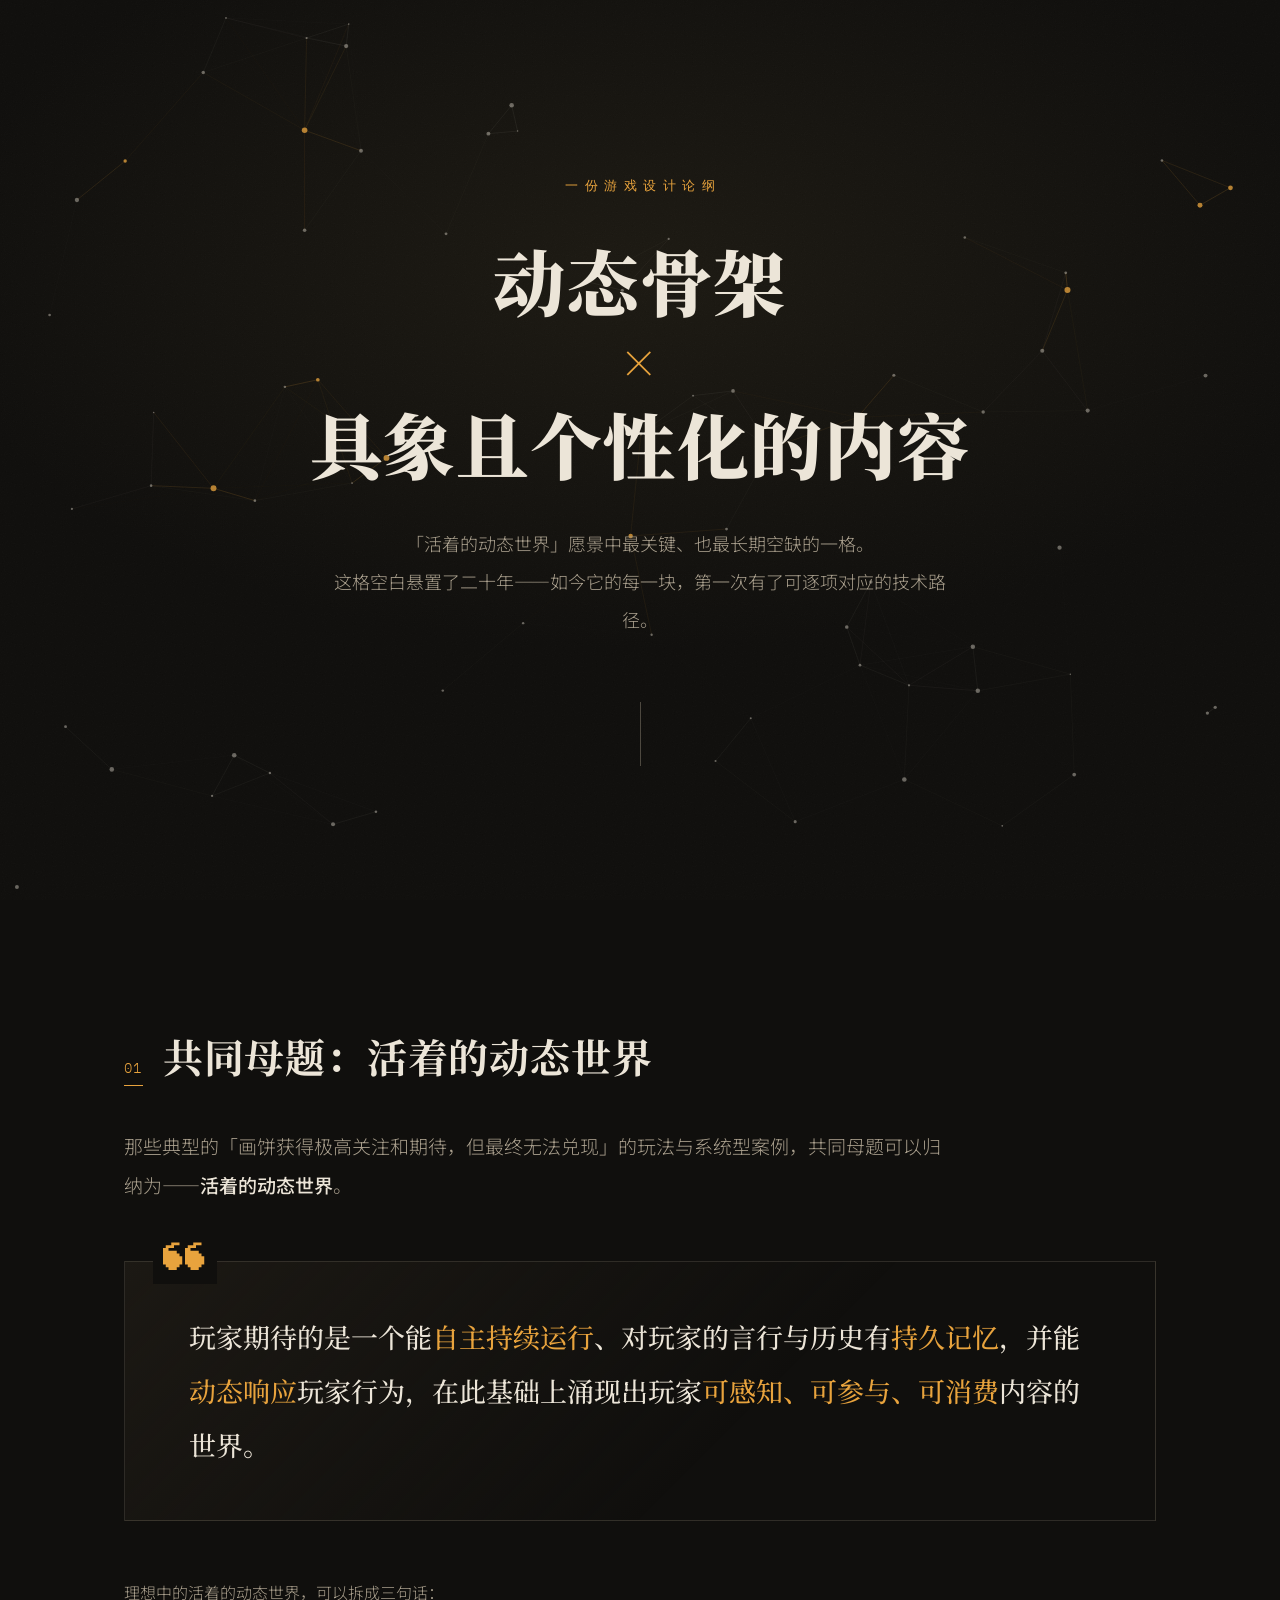
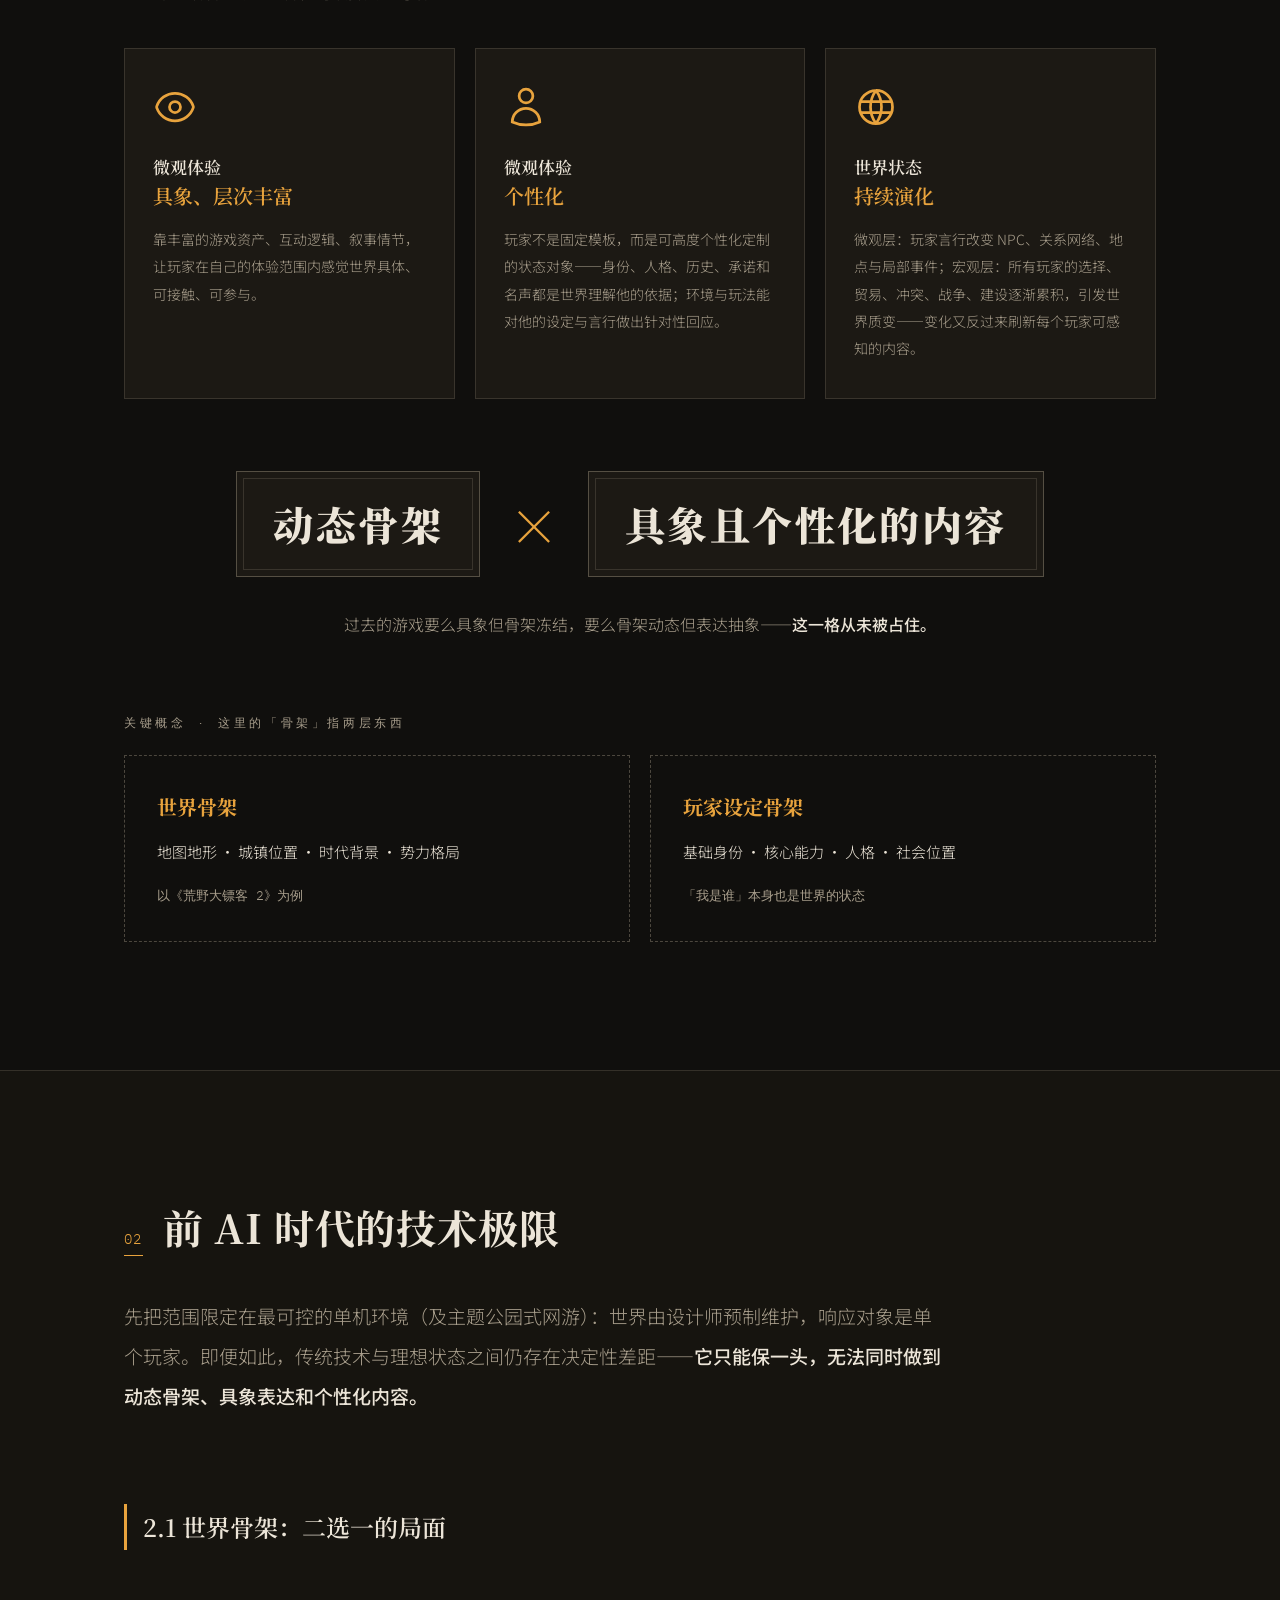
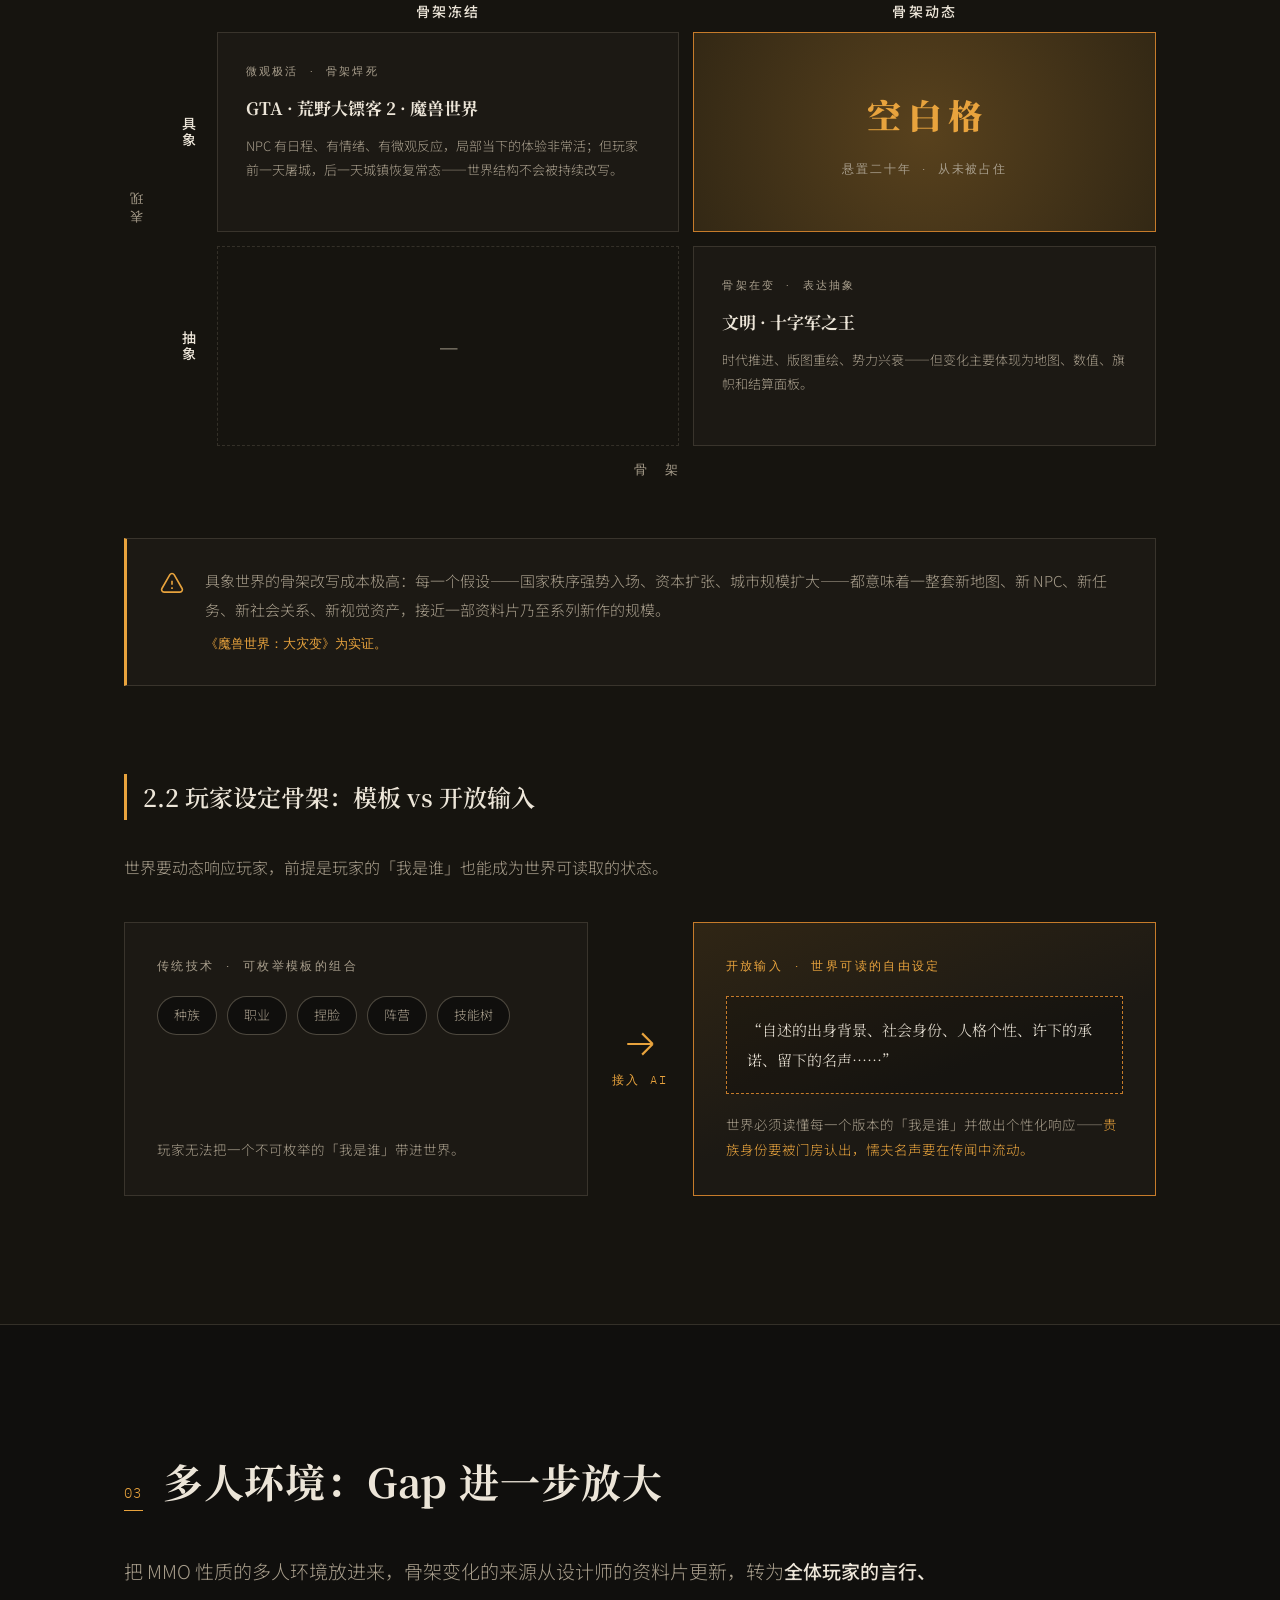
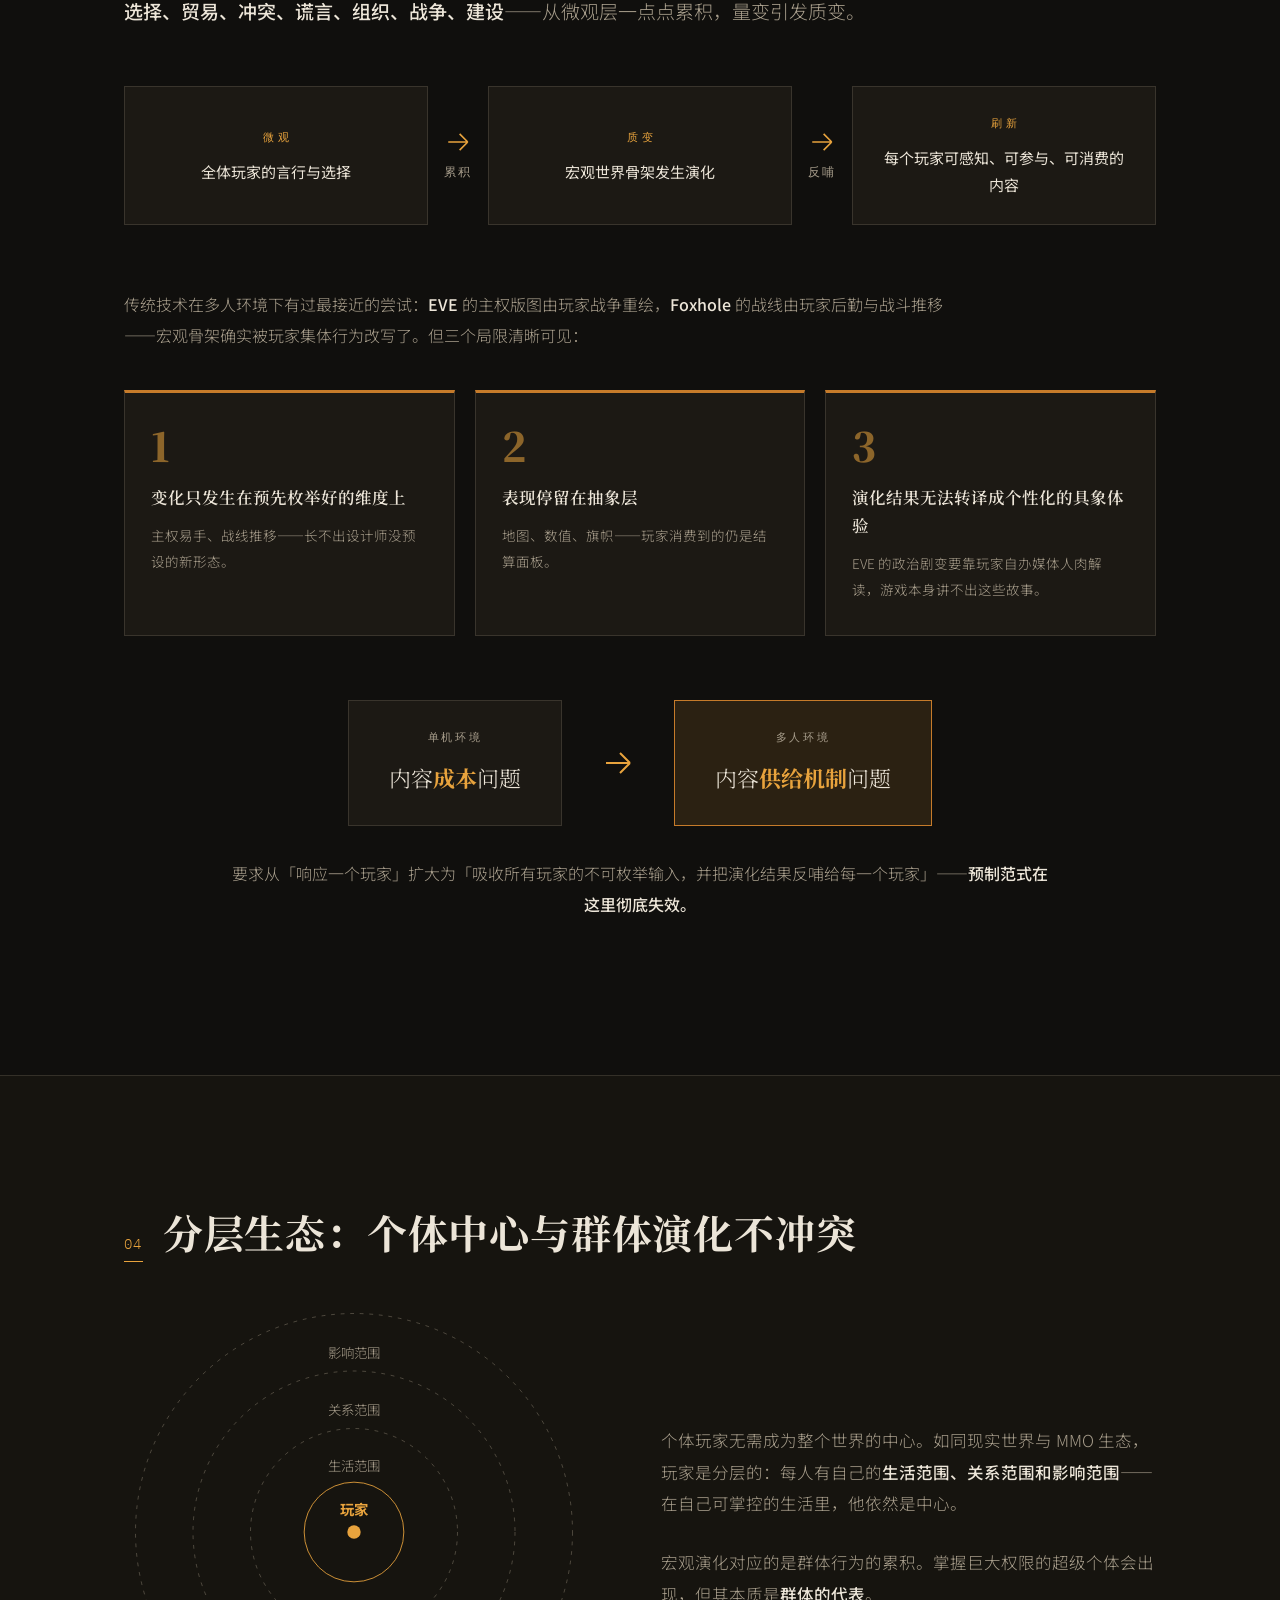
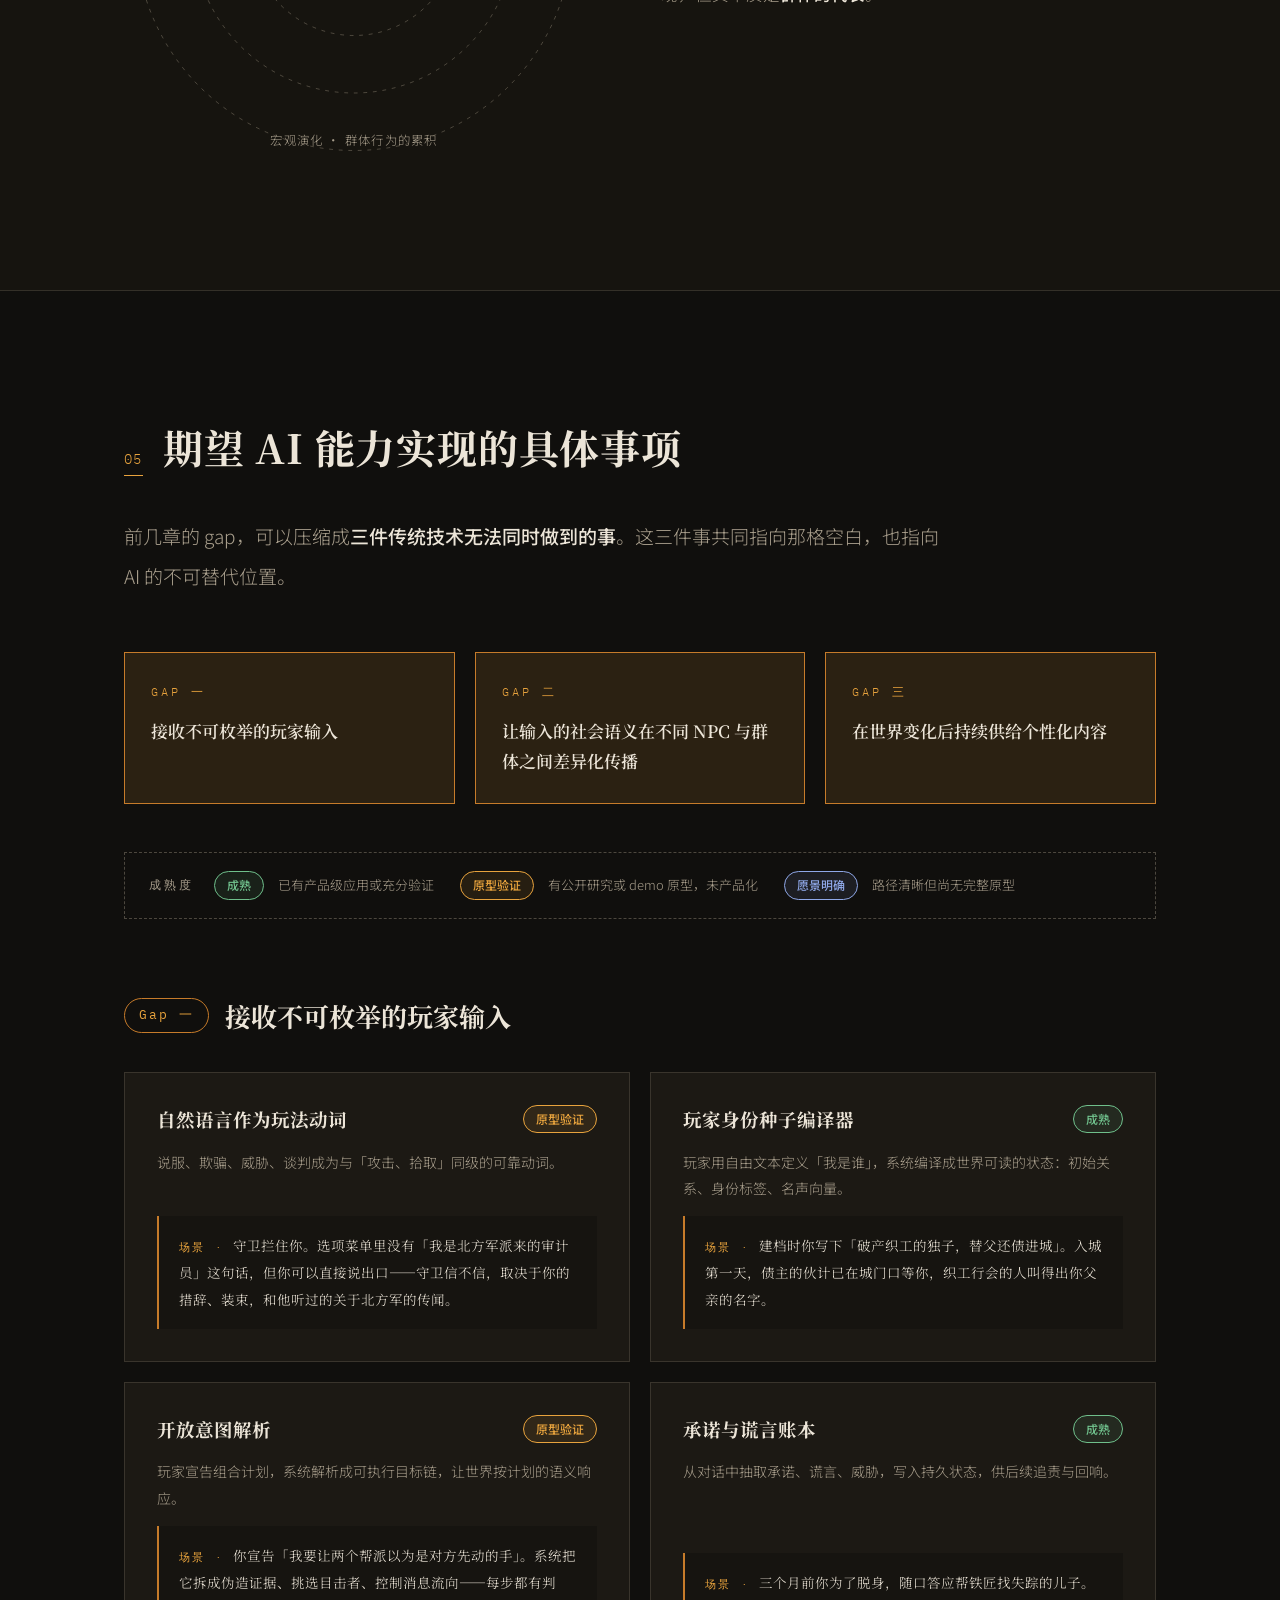
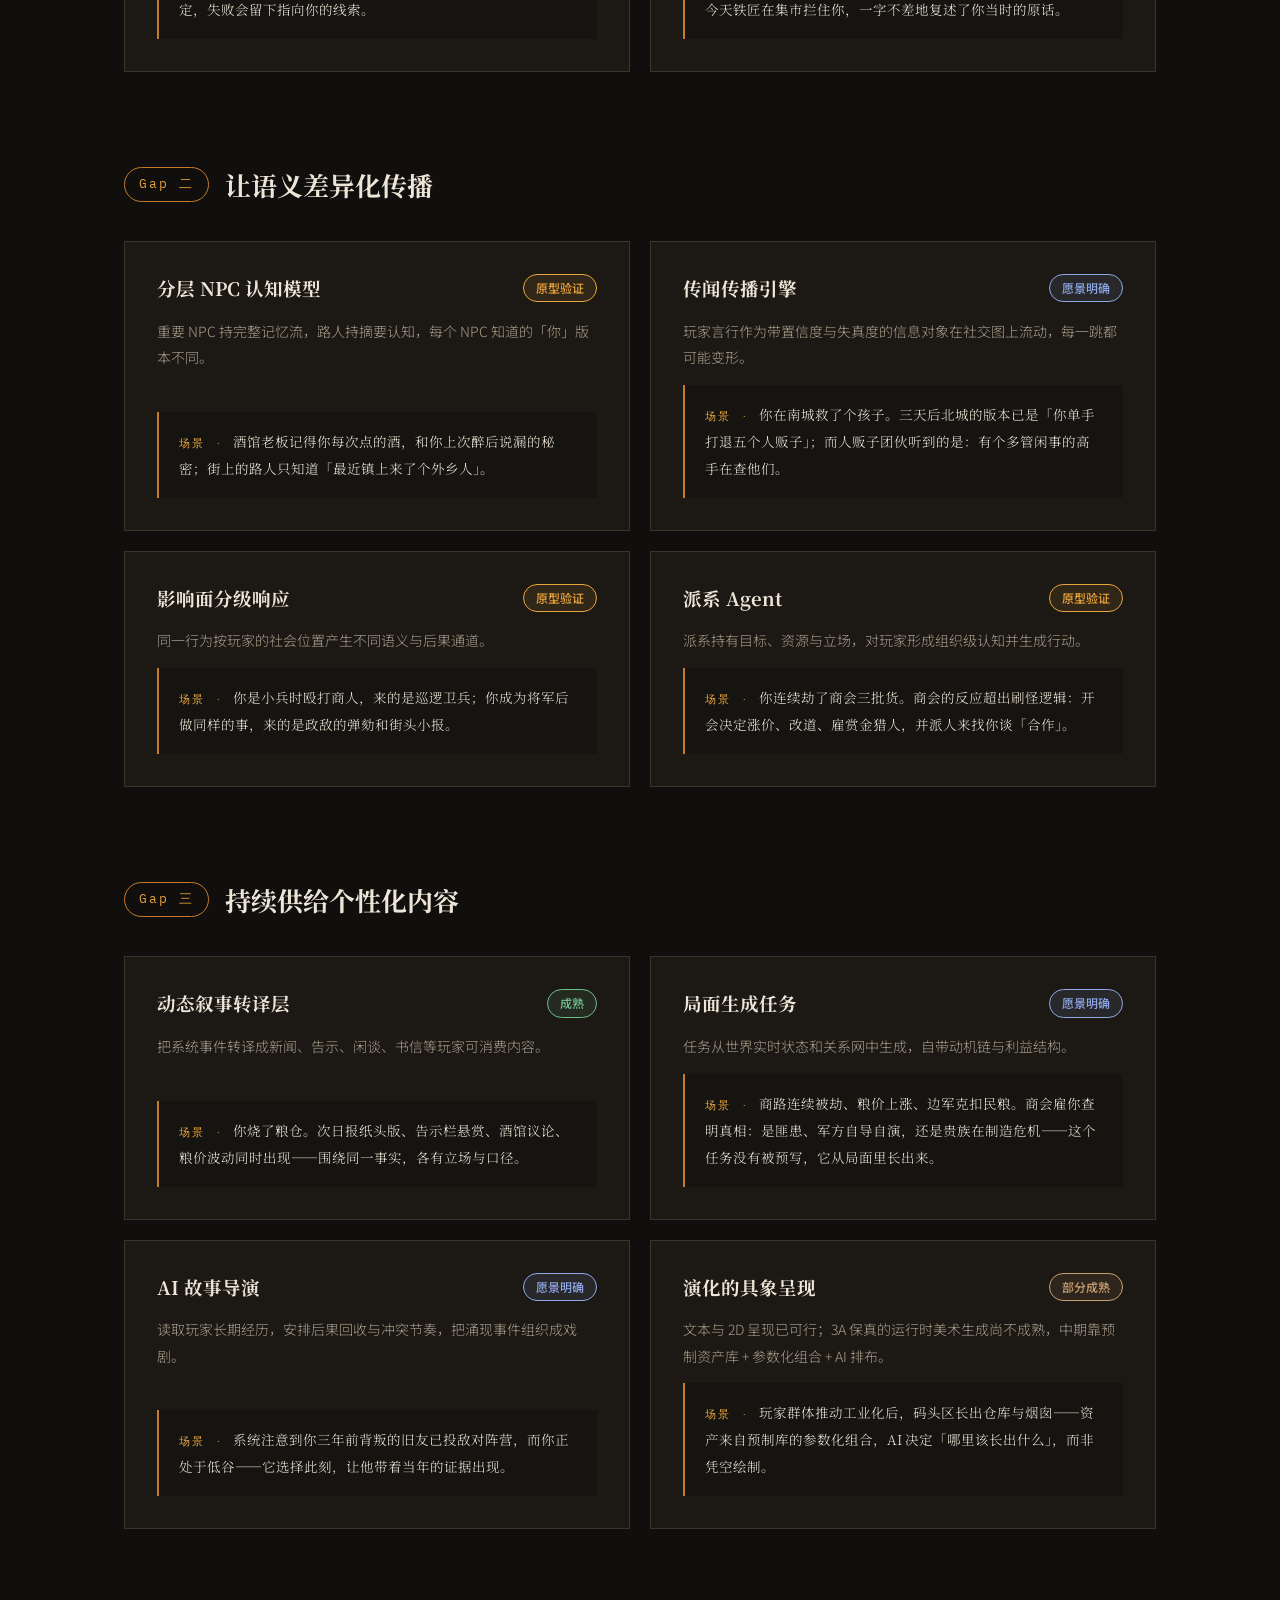
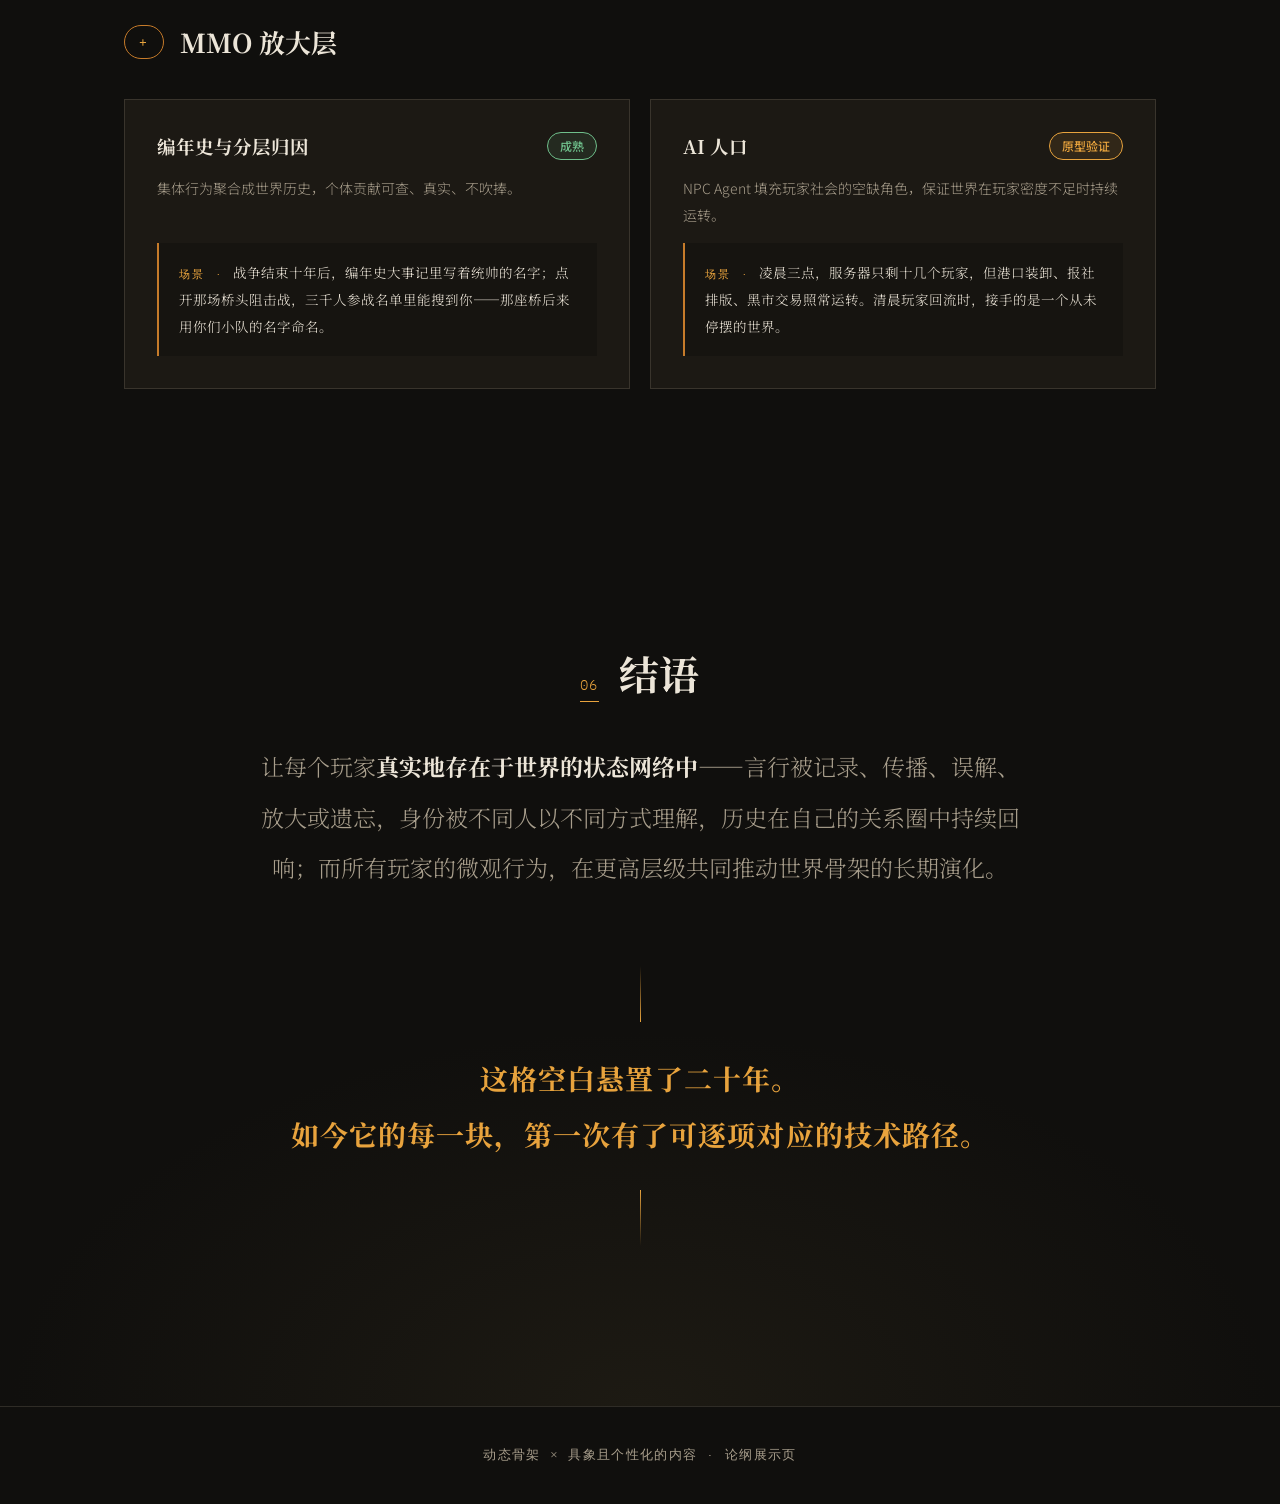
==== docs/dynamic-skeleton-thesis/index.html @ e2eccfad "修复 GitHub Pages 直链访问路径" ====
<!DOCTYPE html>
<html lang="zh-CN">
<head>
<meta charset="UTF-8">
<meta name="viewport" content="width=device-width, initial-scale=1.0">
<title>动态骨架 × 具象且个性化的内容</title>
<meta name="description" content="“活着的动态世界”愿景中最关键、也最长期空缺的一格。">
<link rel="preconnect" href="https://fonts.googleapis.com">
<link rel="preconnect" href="https://fonts.gstatic.com" crossorigin>
<link href="https://fonts.googleapis.com/css2?family=Noto+Serif+SC:wght@400;500;600;700;900&family=Noto+Sans+SC:wght@300;400;500;700&family=IBM+Plex+Mono:wght@400;500&display=swap" rel="stylesheet">
<link rel="stylesheet" href="style.css">
</head>
<body>

<div class="progress-bar" id="progressBar"></div>

<nav class="top-nav" id="topNav">
  <div class="nav-inner">
    <a href="#top" class="nav-brand">动态骨架<span class="nav-x">×</span>具象内容</a>
    <div class="nav-links">
      <a href="#sec-motif">母题</a>
      <a href="#sec-limit">技术极限</a>
      <a href="#sec-mmo">多人放大</a>
      <a href="#sec-layer">分层生态</a>
      <a href="#sec-ai">AI 路径</a>
      <a href="#sec-end">结语</a>
    </div>
  </div>
</nav>

<!-- ============ HERO ============ -->
<header class="hero" id="top">
  <canvas id="worldNet" aria-hidden="true"></canvas>
  <div class="hero-inner">
    <p class="hero-kicker reveal">一份游戏设计论纲</p>
    <h1 class="hero-title reveal">
      <span class="ht-line">动态骨架</span>
      <span class="ht-times">×</span>
      <span class="ht-line">具象且个性化的内容</span>
    </h1>
    <p class="hero-sub reveal">「活着的动态世界」愿景中最关键、也最长期空缺的一格。<br>这格空白悬置了二十年——如今它的每一块，第一次有了可逐项对应的技术路径。</p>
    <div class="hero-scroll reveal">
      <span></span>
    </div>
  </div>
</header>

<main>

<!-- ============ 1. 母题 ============ -->
<section class="section" id="sec-motif">
  <div class="container">
    <div class="sec-head reveal">
      <span class="sec-num">01</span>
      <h2>共同母题：活着的动态世界</h2>
    </div>
    <p class="sec-lede reveal">那些典型的「画饼获得极高关注和期待，但最终无法兑现」的玩法与系统型案例，共同母题可以归纳为——<strong>活着的动态世界</strong>。</p>

    <blockquote class="grand-quote reveal">
      玩家期待的是一个能<em>自主持续运行</em>、对玩家的言行与历史有<em>持久记忆</em>，并能<em>动态响应</em>玩家行为，在此基础上涌现出玩家<em>可感知、可参与、可消费</em>内容的世界。
    </blockquote>

    <p class="para reveal">理想中的活着的动态世界，可以拆成三句话：</p>

    <div class="pillars">
      <article class="pillar reveal">
        <div class="pillar-icon">
          <svg viewBox="0 0 24 24" fill="none" stroke="currentColor" stroke-width="1.5"><path d="M2.036 12.322a1.012 1.012 0 010-.639C3.423 7.51 7.36 4.5 12 4.5c4.638 0 8.573 3.007 9.963 7.178.07.207.07.431 0 .639C20.577 16.49 16.64 19.5 12 19.5c-4.638 0-8.573-3.007-9.963-7.178z"/><circle cx="12" cy="12" r="3"/></svg>
        </div>
        <h3>微观体验<span>具象、层次丰富</span></h3>
        <p>靠丰富的游戏资产、互动逻辑、叙事情节，让玩家在自己的体验范围内感觉世界具体、可接触、可参与。</p>
      </article>
      <article class="pillar reveal" data-delay="1">
        <div class="pillar-icon">
          <svg viewBox="0 0 24 24" fill="none" stroke="currentColor" stroke-width="1.5"><path d="M15.75 6a3.75 3.75 0 11-7.5 0 3.75 3.75 0 017.5 0zM4.5 20.118a7.5 7.5 0 0114.998 0A17.933 17.933 0 0112 21.75c-2.676 0-5.216-.584-7.5-1.632z"/></svg>
        </div>
        <h3>微观体验<span>个性化</span></h3>
        <p>玩家不是固定模板，而是可高度个性化定制的状态对象——身份、人格、历史、承诺和名声都是世界理解他的依据；环境与玩法能对他的设定与言行做出针对性回应。</p>
      </article>
      <article class="pillar reveal" data-delay="2">
        <div class="pillar-icon">
          <svg viewBox="0 0 24 24" fill="none" stroke="currentColor" stroke-width="1.5"><path d="M12 21a9 9 0 100-18 9 9 0 000 18z"/><path d="M3.6 9h16.8M3.6 15h16.8M12 3a15 15 0 010 18M12 3a15 15 0 000 18"/></svg>
        </div>
        <h3>世界状态<span>持续演化</span></h3>
        <p>微观层：玩家言行改变 NPC、关系网络、地点与局部事件；宏观层：所有玩家的选择、贸易、冲突、战争、建设逐渐累积，引发世界质变——变化又反过来刷新每个玩家可感知的内容。</p>
      </article>
    </div>

    <div class="formula reveal">
      <span class="formula-part">动态骨架</span>
      <span class="formula-op">×</span>
      <span class="formula-part">具象且个性化的内容</span>
    </div>
    <p class="para center reveal">过去的游戏要么具象但骨架冻结，要么骨架动态但表达抽象——<strong>这一格从未被占住。</strong></p>

    <div class="skeleton-def reveal">
      <p class="skeleton-def-label">关键概念 · 这里的「骨架」指两层东西</p>
      <div class="skeleton-cards">
        <div class="skeleton-card">
          <h4>世界骨架</h4>
          <p>地图地形 · 城镇位置 · 时代背景 · 势力格局</p>
          <span class="skeleton-eg">以《荒野大镖客 2》为例</span>
        </div>
        <div class="skeleton-card">
          <h4>玩家设定骨架</h4>
          <p>基础身份 · 核心能力 · 人格 · 社会位置</p>
          <span class="skeleton-eg">「我是谁」本身也是世界的状态</span>
        </div>
      </div>
    </div>
  </div>
</section>

<!-- ============ 2. 技术极限 ============ -->
<section class="section section-alt" id="sec-limit">
  <div class="container">
    <div class="sec-head reveal">
      <span class="sec-num">02</span>
      <h2>前 AI 时代的技术极限</h2>
    </div>
    <p class="sec-lede reveal">先把范围限定在最可控的单机环境（及主题公园式网游）：世界由设计师预制维护，响应对象是单个玩家。即便如此，传统技术与理想状态之间仍存在决定性差距——<strong>它只能保一头，无法同时做到动态骨架、具象表达和个性化内容。</strong></p>

    <h3 class="sub-head reveal">2.1 世界骨架：二选一的局面</h3>

    <div class="matrix-wrap reveal">
      <div class="matrix-axis-y">表&nbsp;现</div>
      <div class="matrix-grid-outer">
        <div class="matrix-col-labels">
          <span>骨架冻结</span>
          <span>骨架动态</span>
        </div>
        <div class="matrix-row-labels">
          <span>具象</span>
          <span>抽象</span>
        </div>
        <div class="matrix-grid">
          <div class="matrix-cell cell-filled">
            <p class="cell-pos">骨架冻结 × 表现具象</p>
            <p class="cell-tag">微观极活 · 骨架焊死</p>
            <p class="cell-games">GTA · 荒野大镖客 2 · 魔兽世界</p>
            <p class="cell-desc">NPC 有日程、有情绪、有微观反应，局部当下的体验非常活；但玩家前一天屠城，后一天城镇恢复常态——世界结构不会被持续改写。</p>
          </div>
          <div class="matrix-cell cell-blank">
            <p class="cell-pos">骨架动态 × 表现具象</p>
            <p class="cell-blank-title">空白格</p>
            <p class="cell-blank-sub">悬置二十年 · 从未被占住</p>
            <div class="cell-blank-glow" aria-hidden="true"></div>
          </div>
          <div class="matrix-cell cell-empty">
            <span>—</span>
          </div>
          <div class="matrix-cell cell-filled">
            <p class="cell-pos">骨架动态 × 表现抽象</p>
            <p class="cell-tag">骨架在变 · 表达抽象</p>
            <p class="cell-games">文明 · 十字军之王</p>
            <p class="cell-desc">时代推进、版图重绘、势力兴衰——但变化主要体现为地图、数值、旗帜和结算面板。</p>
          </div>
        </div>
      </div>
      <div class="matrix-axis-x">骨&nbsp;架</div>
    </div>

    <div class="callout reveal">
      <svg viewBox="0 0 24 24" fill="none" stroke="currentColor" stroke-width="1.5" class="callout-icon"><path d="M12 9v3.75m-9.303 3.376c-.866 1.5.217 3.374 1.948 3.374h14.71c1.73 0 2.813-1.874 1.948-3.374L13.949 3.378c-.866-1.5-3.032-1.5-3.898 0L2.697 16.126z"/><path d="M12 15.75h.007v.008H12v-.008z"/></svg>
      <p>具象世界的骨架改写成本极高：每一个假设——国家秩序强势入场、资本扩张、城市规模扩大——都意味着一整套新地图、新 NPC、新任务、新社会关系、新视觉资产，接近一部资料片乃至系列新作的规模。<span class="callout-eg">《魔兽世界：大灾变》为实证。</span></p>
    </div>

    <h3 class="sub-head reveal">2.2 玩家设定骨架：模板 vs 开放输入</h3>
    <p class="para reveal">世界要动态响应玩家，前提是玩家的「我是谁」也能成为世界可读取的状态。</p>

    <div class="identity-compare">
      <div class="idc-col idc-old reveal">
        <p class="idc-label">传统技术 · 可枚举模板的组合</p>
        <div class="idc-chips">
          <span class="chip">种族</span><span class="chip">职业</span><span class="chip">捏脸</span><span class="chip">阵营</span><span class="chip">技能树</span>
        </div>
        <p class="idc-note">玩家无法把一个不可枚举的「我是谁」带进世界。</p>
      </div>
      <div class="idc-arrow reveal" aria-hidden="true">
        <svg viewBox="0 0 24 24" fill="none" stroke="currentColor" stroke-width="1.5"><path d="M13.5 4.5L21 12m0 0l-7.5 7.5M21 12H3"/></svg>
        <span>接入 AI</span>
      </div>
      <div class="idc-col idc-new reveal" data-delay="1">
        <p class="idc-label">开放输入 · 世界可读的自由设定</p>
        <div class="idc-freeform">
          <p>“自述的出身背景、社会身份、人格个性、许下的承诺、留下的名声……”</p>
        </div>
        <p class="idc-note">世界必须读懂每一个版本的「我是谁」并做出个性化响应——<em>贵族身份要被门房认出，懦夫名声要在传闻中流动。</em></p>
      </div>
    </div>
  </div>
</section>

<!-- ============ 3. 多人环境 ============ -->
<section class="section" id="sec-mmo">
  <div class="container">
    <div class="sec-head reveal">
      <span class="sec-num">03</span>
      <h2>多人环境：Gap 进一步放大</h2>
    </div>
    <p class="sec-lede reveal">把 MMO 性质的多人环境放进来，骨架变化的来源从设计师的资料片更新，转为<strong>全体玩家的言行、选择、贸易、冲突、谎言、组织、战争、建设</strong>——从微观层一点点累积，量变引发质变。</p>

    <div class="loop-diagram reveal" aria-label="演化循环：微观言行累积到宏观骨架演化，再反哺个体体验">
      <div class="loop-node">
        <span class="loop-step">微观</span>
        <p>全体玩家的言行与选择</p>
      </div>
      <div class="loop-arrow"><svg viewBox="0 0 24 24" fill="none" stroke="currentColor" stroke-width="1.5"><path d="M13.5 4.5L21 12m0 0l-7.5 7.5M21 12H3"/></svg><span>累积</span></div>
      <div class="loop-node">
        <span class="loop-step">质变</span>
        <p>宏观世界骨架发生演化</p>
      </div>
      <div class="loop-arrow"><svg viewBox="0 0 24 24" fill="none" stroke="currentColor" stroke-width="1.5"><path d="M13.5 4.5L21 12m0 0l-7.5 7.5M21 12H3"/></svg><span>反哺</span></div>
      <div class="loop-node">
        <span class="loop-step">刷新</span>
        <p>每个玩家可感知、可参与、可消费的内容</p>
      </div>
    </div>

    <p class="para reveal">传统技术在多人环境下有过最接近的尝试：<strong>EVE</strong> 的主权版图由玩家战争重绘，<strong>Foxhole</strong> 的战线由玩家后勤与战斗推移——宏观骨架确实被玩家集体行为改写了。但三个局限清晰可见：</p>

    <div class="limits">
      <div class="limit-card reveal">
        <span class="limit-num">1</span>
        <h4>变化只发生在预先枚举好的维度上</h4>
        <p>主权易手、战线推移——长不出设计师没预设的新形态。</p>
      </div>
      <div class="limit-card reveal" data-delay="1">
        <span class="limit-num">2</span>
        <h4>表现停留在抽象层</h4>
        <p>地图、数值、旗帜——玩家消费到的仍是结算面板。</p>
      </div>
      <div class="limit-card reveal" data-delay="2">
        <span class="limit-num">3</span>
        <h4>演化结果无法转译成个性化的具象体验</h4>
        <p>EVE 的政治剧变要靠玩家自办媒体人肉解读，游戏本身讲不出这些故事。</p>
      </div>
    </div>

    <div class="gap-upgrade reveal">
      <div class="gu-item gu-from">
        <span class="gu-tag">单机环境</span>
        <p>内容<strong>成本</strong>问题</p>
      </div>
      <svg class="gu-arrow" viewBox="0 0 24 24" fill="none" stroke="currentColor" stroke-width="1.5"><path d="M13.5 4.5L21 12m0 0l-7.5 7.5M21 12H3"/></svg>
      <div class="gu-item gu-to">
        <span class="gu-tag">多人环境</span>
        <p>内容<strong>供给机制</strong>问题</p>
      </div>
    </div>
    <p class="para center reveal">要求从「响应一个玩家」扩大为「吸收所有玩家的不可枚举输入，并把演化结果反哺给每一个玩家」——<strong>预制范式在这里彻底失效。</strong></p>
  </div>
</section>

<!-- ============ 4. 分层生态 ============ -->
<section class="section section-alt" id="sec-layer">
  <div class="container">
    <div class="sec-head reveal">
      <span class="sec-num">04</span>
      <h2>分层生态：个体中心与群体演化不冲突</h2>
    </div>

    <div class="layer-flex">
      <div class="layer-viz reveal" aria-hidden="true">
        <svg viewBox="0 0 480 480">
          <circle cx="240" cy="240" r="228" class="ring ring-4"/>
          <circle cx="240" cy="240" r="168" class="ring ring-3"/>
          <circle cx="240" cy="240" r="108" class="ring ring-2"/>
          <circle cx="240" cy="240" r="52" class="ring ring-1"/>
          <circle cx="240" cy="240" r="7" class="ring-core"/>
          <text x="240" y="222" class="ring-label ring-label-core">玩家</text>
          <text x="240" y="176" class="ring-label">生活范围</text>
          <text x="240" y="118" class="ring-label">关系范围</text>
          <text x="240" y="58" class="ring-label">影响范围</text>
          <text x="240" y="462" class="ring-label ring-label-outer">宏观演化 · 群体行为的累积</text>
        </svg>
      </div>
      <div class="layer-text">
        <p class="para reveal">个体玩家无需成为整个世界的中心。如同现实世界与 MMO 生态，玩家是分层的：每人有自己的<strong>生活范围、关系范围和影响范围</strong>——在自己可掌控的生活里，他依然是中心。</p>
        <p class="para reveal">宏观演化对应的是群体行为的累积。掌握巨大权限的超级个体会出现，但其本质是<strong>群体的代表</strong>。</p>
      </div>
    </div>
  </div>
</section>

<!-- ============ 5. AI 路径 ============ -->
<section class="section" id="sec-ai">
  <div class="container">
    <div class="sec-head reveal">
      <span class="sec-num">05</span>
      <h2>期望 AI 能力实现的具体事项</h2>
    </div>
    <p class="sec-lede reveal">前几章的 gap，可以压缩成<strong>三件传统技术无法同时做到的事</strong>。这三件事共同指向那格空白，也指向 AI 的不可替代位置。</p>

    <div class="gap-three reveal">
      <div class="gt-item"><span>Gap 一</span><p>接收不可枚举的玩家输入</p></div>
      <div class="gt-item"><span>Gap 二</span><p>让输入的社会语义在不同 NPC 与群体之间差异化传播</p></div>
      <div class="gt-item"><span>Gap 三</span><p>在世界变化后持续供给个性化内容</p></div>
    </div>

    <div class="maturity-legend reveal">
      <span class="legend-title">成熟度</span>
      <span class="badge badge-mature">成熟</span><em>已有产品级应用或充分验证</em>
      <span class="badge badge-proto">原型验证</span><em>有公开研究或 demo 原型，未产品化</em>
      <span class="badge badge-vision">愿景明确</span><em>路径清晰但尚无完整原型</em>
    </div>

    <!-- Gap 1 -->
    <div class="gap-group">
      <h3 class="gap-head reveal"><span>Gap 一</span>接收不可枚举的玩家输入</h3>
      <div class="feature-grid">
        <article class="feature reveal">
          <header><h4>自然语言作为玩法动词</h4><span class="badge badge-proto">原型验证</span></header>
          <p>说服、欺骗、威胁、谈判成为与「攻击、拾取」同级的可靠动词。</p>
          <blockquote>守卫拦住你。选项菜单里没有「我是北方军派来的审计员」这句话，但你可以直接说出口——守卫信不信，取决于你的措辞、装束，和他听过的关于北方军的传闻。</blockquote>
        </article>
        <article class="feature reveal" data-delay="1">
          <header><h4>玩家身份种子编译器</h4><span class="badge badge-mature">成熟</span></header>
          <p>玩家用自由文本定义「我是谁」，系统编译成世界可读的状态：初始关系、身份标签、名声向量。</p>
          <blockquote>建档时你写下「破产织工的独子，替父还债进城」。入城第一天，债主的伙计已在城门口等你，织工行会的人叫得出你父亲的名字。</blockquote>
        </article>
        <article class="feature reveal">
          <header><h4>开放意图解析</h4><span class="badge badge-proto">原型验证</span></header>
          <p>玩家宣告组合计划，系统解析成可执行目标链，让世界按计划的语义响应。</p>
          <blockquote>你宣告「我要让两个帮派以为是对方先动的手」。系统把它拆成伪造证据、挑选目击者、控制消息流向——每步都有判定，失败会留下指向你的线索。</blockquote>
        </article>
        <article class="feature reveal" data-delay="1">
          <header><h4>承诺与谎言账本</h4><span class="badge badge-mature">成熟</span></header>
          <p>从对话中抽取承诺、谎言、威胁，写入持久状态，供后续追责与回响。</p>
          <blockquote>三个月前你为了脱身，随口答应帮铁匠找失踪的儿子。今天铁匠在集市拦住你，一字不差地复述了你当时的原话。</blockquote>
        </article>
      </div>
    </div>

    <!-- Gap 2 -->
    <div class="gap-group">
      <h3 class="gap-head reveal"><span>Gap 二</span>让语义差异化传播</h3>
      <div class="feature-grid">
        <article class="feature reveal">
          <header><h4>分层 NPC 认知模型</h4><span class="badge badge-proto">原型验证</span></header>
          <p>重要 NPC 持完整记忆流，路人持摘要认知，每个 NPC 知道的「你」版本不同。</p>
          <blockquote>酒馆老板记得你每次点的酒，和你上次醉后说漏的秘密；街上的路人只知道「最近镇上来了个外乡人」。</blockquote>
        </article>
        <article class="feature reveal" data-delay="1">
          <header><h4>传闻传播引擎</h4><span class="badge badge-vision">愿景明确</span></header>
          <p>玩家言行作为带置信度与失真度的信息对象在社交图上流动，每一跳都可能变形。</p>
          <blockquote>你在南城救了个孩子。三天后北城的版本已是「你单手打退五个人贩子」；而人贩子团伙听到的是：有个多管闲事的高手在查他们。</blockquote>
        </article>
        <article class="feature reveal">
          <header><h4>影响面分级响应</h4><span class="badge badge-proto">原型验证</span></header>
          <p>同一行为按玩家的社会位置产生不同语义与后果通道。</p>
          <blockquote>你是小兵时殴打商人，来的是巡逻卫兵；你成为将军后做同样的事，来的是政敌的弹劾和街头小报。</blockquote>
        </article>
        <article class="feature reveal" data-delay="1">
          <header><h4>派系 Agent</h4><span class="badge badge-proto">原型验证</span></header>
          <p>派系持有目标、资源与立场，对玩家形成组织级认知并生成行动。</p>
          <blockquote>你连续劫了商会三批货。商会的反应超出刷怪逻辑：开会决定涨价、改道、雇赏金猎人，并派人来找你谈「合作」。</blockquote>
        </article>
      </div>
    </div>

    <!-- Gap 3 -->
    <div class="gap-group">
      <h3 class="gap-head reveal"><span>Gap 三</span>持续供给个性化内容</h3>
      <div class="feature-grid">
        <article class="feature reveal">
          <header><h4>动态叙事转译层</h4><span class="badge badge-mature">成熟</span></header>
          <p>把系统事件转译成新闻、告示、闲谈、书信等玩家可消费内容。</p>
          <blockquote>你烧了粮仓。次日报纸头版、告示栏悬赏、酒馆议论、粮价波动同时出现——围绕同一事实，各有立场与口径。</blockquote>
        </article>
        <article class="feature reveal" data-delay="1">
          <header><h4>局面生成任务</h4><span class="badge badge-vision">愿景明确</span></header>
          <p>任务从世界实时状态和关系网中生成，自带动机链与利益结构。</p>
          <blockquote>商路连续被劫、粮价上涨、边军克扣民粮。商会雇你查明真相：是匪患、军方自导自演，还是贵族在制造危机——这个任务没有被预写，它从局面里长出来。</blockquote>
        </article>
        <article class="feature reveal">
          <header><h4>AI 故事导演</h4><span class="badge badge-vision">愿景明确</span></header>
          <p>读取玩家长期经历，安排后果回收与冲突节奏，把涌现事件组织成戏剧。</p>
          <blockquote>系统注意到你三年前背叛的旧友已投敌对阵营，而你正处于低谷——它选择此刻，让他带着当年的证据出现。</blockquote>
        </article>
        <article class="feature reveal" data-delay="1">
          <header><h4>演化的具象呈现</h4><span class="badge badge-partial">部分成熟</span></header>
          <p>文本与 2D 呈现已可行；3A 保真的运行时美术生成尚不成熟，中期靠预制资产库 + 参数化组合 + AI 排布。</p>
          <blockquote>玩家群体推动工业化后，码头区长出仓库与烟囱——资产来自预制库的参数化组合，AI 决定「哪里该长出什么」，而非凭空绘制。</blockquote>
        </article>
      </div>
    </div>

    <!-- MMO 放大层 -->
    <div class="gap-group">
      <h3 class="gap-head reveal"><span>+</span>MMO 放大层</h3>
      <div class="feature-grid">
        <article class="feature reveal">
          <header><h4>编年史与分层归因</h4><span class="badge badge-mature">成熟</span></header>
          <p>集体行为聚合成世界历史，个体贡献可查、真实、不吹捧。</p>
          <blockquote>战争结束十年后，编年史大事记里写着统帅的名字；点开那场桥头阻击战，三千人参战名单里能搜到你——那座桥后来用你们小队的名字命名。</blockquote>
        </article>
        <article class="feature reveal" data-delay="1">
          <header><h4>AI 人口</h4><span class="badge badge-proto">原型验证</span></header>
          <p>NPC Agent 填充玩家社会的空缺角色，保证世界在玩家密度不足时持续运转。</p>
          <blockquote>凌晨三点，服务器只剩十几个玩家，但港口装卸、报社排版、黑市交易照常运转。清晨玩家回流时，接手的是一个从未停摆的世界。</blockquote>
        </article>
      </div>
    </div>
  </div>
</section>

<!-- ============ 6. 结语 ============ -->
<section class="section section-end" id="sec-end">
  <div class="container">
    <div class="sec-head reveal">
      <span class="sec-num">06</span>
      <h2>结语</h2>
    </div>
    <p class="end-text reveal">让每个玩家<strong>真实地存在于世界的状态网络中</strong>——言行被记录、传播、误解、放大或遗忘，身份被不同人以不同方式理解，历史在自己的关系圈中持续回响；而所有玩家的微观行为，在更高层级共同推动世界骨架的长期演化。</p>
    <div class="end-mark reveal">
      <span class="end-line"></span>
      <p>这格空白悬置了二十年。<br>如今它的每一块，第一次有了可逐项对应的技术路径。</p>
      <span class="end-line"></span>
    </div>
  </div>
</section>

</main>

<footer class="site-footer">
  <p>动态骨架 × 具象且个性化的内容 · 论纲展示页</p>
</footer>

<script src="script.js"></script>
</body>
</html>
---- docs/dynamic-skeleton-thesis/style.css ----
/* ============================================================
   动态骨架 × 具象且个性化的内容 — 论纲展示页
   Aesthetic: dark editorial · ink & ember（墨与烬）
   ============================================================ */

:root {
  --bg: #100f0d;
  --bg-alt: #16140f;
  --surface: #1c1914;
  --surface-2: #241f17;
  --line: rgba(232, 217, 190, 0.14);
  --line-strong: rgba(232, 217, 190, 0.28);
  --text: #ece5d8;
  --text-muted: #a89e8c;
  --accent: #e8a33d;
  --accent-soft: rgba(232, 163, 61, 0.12);
  --accent-deep: #c67b2a;
  --mature: #6fbf8b;
  --proto: #e8a33d;
  --vision: #8fa8e8;
  --partial: #c9a06f;
  --serif: "Noto Serif SC", "Songti SC", serif;
  --sans: "Noto Sans SC", "PingFang SC", sans-serif;
  --mono: "IBM Plex Mono", monospace;
  --maxw: 1080px;
}

* { margin: 0; padding: 0; box-sizing: border-box; }

html { scroll-behavior: smooth; scroll-padding-top: 84px; }

body {
  background: var(--bg);
  color: var(--text);
  font-family: var(--sans);
  font-weight: 300;
  line-height: 1.9;
  -webkit-font-smoothing: antialiased;
  overflow-x: hidden;
}

/* 纸纹噪点 */
body::before {
  content: "";
  position: fixed;
  inset: 0;
  pointer-events: none;
  z-index: 1;
  opacity: 0.5;
  background-image: url("data:image/svg+xml,%3Csvg xmlns='http://www.w3.org/2000/svg' width='160' height='160'%3E%3Cfilter id='n'%3E%3CfeTurbulence type='fractalNoise' baseFrequency='0.9' numOctaves='2'/%3E%3CfeColorMatrix type='saturate' values='0'/%3E%3CfeComponentTransfer%3E%3CfeFuncA type='linear' slope='0.05'/%3E%3C/feComponentTransfer%3E%3C/filter%3E%3Crect width='160' height='160' filter='url(%23n)'/%3E%3C/svg%3E");
}

::selection { background: var(--accent); color: #1a1408; }

/* ---------- 进度条 ---------- */
.progress-bar {
  position: fixed;
  top: 0; left: 0;
  height: 2px;
  width: 0;
  background: linear-gradient(90deg, var(--accent-deep), var(--accent));
  z-index: 100;
}

/* ---------- 导航 ---------- */
.top-nav {
  position: fixed;
  top: 0; left: 0; right: 0;
  z-index: 90;
  background: rgba(16, 15, 13, 0.82);
  backdrop-filter: blur(12px);
  -webkit-backdrop-filter: blur(12px);
  border-bottom: 1px solid transparent;
  transform: translateY(-100%);
  transition: transform 0.4s cubic-bezier(0.22, 1, 0.36, 1), border-color 0.3s;
}
.top-nav.visible { transform: translateY(0); border-bottom-color: var(--line); }

.nav-inner {
  max-width: var(--maxw);
  margin: 0 auto;
  padding: 0 24px;
  height: 60px;
  display: flex;
  align-items: center;
  justify-content: space-between;
  gap: 24px;
}
.nav-brand {
  font-family: var(--serif);
  font-weight: 700;
  font-size: 15px;
  color: var(--text);
  text-decoration: none;
  letter-spacing: 0.04em;
  white-space: nowrap;
}
.nav-x { color: var(--accent); margin: 0 4px; }
.nav-links { display: flex; gap: 4px; overflow-x: auto; }
.nav-links a {
  color: var(--text-muted);
  text-decoration: none;
  font-size: 13px;
  padding: 6px 12px;
  border-radius: 999px;
  white-space: nowrap;
  transition: color 0.2s, background 0.2s;
  cursor: pointer;
}
.nav-links a:hover { color: var(--text); background: var(--accent-soft); }
.nav-links a.active { color: var(--accent); background: var(--accent-soft); }

/* ---------- Hero ---------- */
.hero {
  position: relative;
  min-height: 100vh;
  display: flex;
  align-items: center;
  justify-content: center;
  text-align: center;
  overflow: hidden;
  background: radial-gradient(ellipse 80% 60% at 50% 30%, #1d1a13 0%, var(--bg) 70%);
}
#worldNet {
  position: absolute;
  inset: 0;
  width: 100%;
  height: 100%;
  opacity: 0.9;
}
.hero-inner {
  position: relative;
  z-index: 2;
  padding: 120px 24px 80px;
  max-width: 900px;
}
.hero-kicker {
  font-family: var(--mono);
  font-size: 13px;
  letter-spacing: 0.5em;
  text-indent: 0.5em;
  color: var(--accent);
  margin-bottom: 36px;
  text-transform: uppercase;
}
.hero-title {
  font-family: var(--serif);
  font-weight: 900;
  font-size: clamp(34px, 6.4vw, 72px);
  line-height: 1.28;
  letter-spacing: 0.02em;
  margin-bottom: 36px;
}
.ht-line { display: block; }
.ht-times {
  display: block;
  color: var(--accent);
  font-weight: 400;
  font-size: 0.55em;
  margin: 0.25em 0;
}
.hero-sub {
  font-size: clamp(15px, 1.8vw, 18px);
  color: var(--text-muted);
  line-height: 2.1;
  max-width: 620px;
  margin: 0 auto 64px;
}
.hero-scroll {
  width: 1px;
  height: 64px;
  margin: 0 auto;
  background: var(--line-strong);
  position: relative;
  overflow: hidden;
}
.hero-scroll span {
  position: absolute;
  top: -40%;
  left: 0;
  width: 100%;
  height: 40%;
  background: var(--accent);
  animation: scrollHint 2.2s cubic-bezier(0.65, 0, 0.35, 1) infinite;
}
@keyframes scrollHint {
  0% { top: -40%; }
  70%, 100% { top: 110%; }
}

/* ---------- Section 骨架 ---------- */
.section { padding: 128px 0; position: relative; z-index: 2; }
.section-alt {
  background: var(--bg-alt);
  border-top: 1px solid var(--line);
  border-bottom: 1px solid var(--line);
}
.container { max-width: var(--maxw); margin: 0 auto; padding: 0 24px; }

.sec-head {
  display: flex;
  align-items: baseline;
  gap: 20px;
  margin-bottom: 40px;
}
.sec-num {
  font-family: var(--mono);
  font-size: 14px;
  color: var(--accent);
  letter-spacing: 0.1em;
  flex-shrink: 0;
  position: relative;
  padding-bottom: 4px;
}
.sec-num::after {
  content: "";
  position: absolute;
  left: 0; bottom: 0;
  width: 100%;
  height: 1px;
  background: var(--accent);
}
.sec-head h2 {
  font-family: var(--serif);
  font-weight: 700;
  font-size: clamp(26px, 3.6vw, 40px);
  letter-spacing: 0.02em;
  line-height: 1.4;
}
.sec-lede {
  font-size: clamp(16px, 1.9vw, 19px);
  line-height: 2.1;
  color: var(--text-muted);
  max-width: 820px;
  margin-bottom: 56px;
}
.sec-lede strong, .para strong { color: var(--text); font-weight: 500; }
.sub-head {
  font-family: var(--serif);
  font-weight: 600;
  font-size: clamp(19px, 2.4vw, 24px);
  margin: 88px 0 32px;
  padding-left: 16px;
  border-left: 3px solid var(--accent);
}
.para {
  max-width: 820px;
  margin-bottom: 28px;
  color: var(--text-muted);
  font-size: 16px;
}
.para.center { text-align: center; margin-left: auto; margin-right: auto; margin-top: 32px; }

/* ---------- 大引文 ---------- */
.grand-quote {
  font-family: var(--serif);
  font-size: clamp(19px, 2.6vw, 27px);
  font-weight: 500;
  line-height: 2;
  padding: 48px clamp(24px, 5vw, 64px);
  margin: 0 0 56px;
  border: 1px solid var(--line);
  background: linear-gradient(135deg, var(--surface) 0%, transparent 60%);
  position: relative;
}
.grand-quote::before {
  content: "❝";
  position: absolute;
  top: -22px;
  left: 28px;
  font-size: 44px;
  color: var(--accent);
  background: var(--bg);
  padding: 0 10px;
  line-height: 1;
}
.grand-quote em {
  font-style: normal;
  color: var(--accent);
}

/* ---------- 三支柱 ---------- */
.pillars {
  display: grid;
  grid-template-columns: repeat(3, 1fr);
  gap: 20px;
  margin: 40px 0 72px;
}
.pillar {
  background: var(--surface);
  border: 1px solid var(--line);
  padding: 36px 28px;
  transition: border-color 0.25s, transform 0.25s;
}
.pillar:hover { border-color: var(--accent-deep); transform: translateY(-4px); }
.pillar-icon {
  width: 44px;
  height: 44px;
  color: var(--accent);
  margin-bottom: 24px;
}
.pillar-icon svg { width: 100%; height: 100%; }
.pillar h3 {
  font-family: var(--serif);
  font-size: 17px;
  font-weight: 600;
  line-height: 1.6;
  margin-bottom: 14px;
}
.pillar h3 span {
  display: block;
  color: var(--accent);
  font-size: 20px;
}
.pillar p { font-size: 14px; color: var(--text-muted); line-height: 1.95; }

/* ---------- 公式 ---------- */
.formula {
  display: flex;
  align-items: center;
  justify-content: center;
  gap: clamp(12px, 3vw, 28px);
  flex-wrap: wrap;
  margin: 72px 0 8px;
}
.formula-part {
  font-family: var(--serif);
  font-weight: 900;
  font-size: clamp(22px, 4vw, 40px);
  letter-spacing: 0.06em;
  padding: 14px clamp(18px, 3vw, 36px);
  border: 1px solid var(--line-strong);
  background: var(--surface);
  position: relative;
}
.formula-part::after {
  content: "";
  position: absolute;
  inset: 6px;
  border: 1px solid var(--line);
  pointer-events: none;
}
.formula-op {
  font-family: var(--serif);
  font-size: clamp(28px, 5vw, 52px);
  color: var(--accent);
}

/* ---------- 骨架定义 ---------- */
.skeleton-def { margin-top: 72px; }
.skeleton-def-label {
  font-family: var(--mono);
  font-size: 12px;
  letter-spacing: 0.3em;
  color: var(--text-muted);
  margin-bottom: 20px;
  text-transform: uppercase;
}
.skeleton-cards {
  display: grid;
  grid-template-columns: 1fr 1fr;
  gap: 20px;
}
.skeleton-card {
  border: 1px dashed var(--line-strong);
  padding: 32px;
  background: transparent;
  transition: border-color 0.25s, background 0.25s;
}
.skeleton-card:hover { border-color: var(--accent); background: var(--accent-soft); }
.skeleton-card h4 {
  font-family: var(--serif);
  font-size: 20px;
  font-weight: 700;
  color: var(--accent);
  margin-bottom: 12px;
}
.skeleton-card p { font-size: 15px; margin-bottom: 12px; }
.skeleton-eg { font-size: 13px; color: var(--text-muted); font-family: var(--mono); }

/* ---------- 2×2 矩阵 ---------- */
.matrix-wrap {
  display: grid;
  grid-template-columns: auto 1fr;
  grid-template-rows: 1fr auto;
  gap: 12px;
  margin: 48px 0 56px;
  align-items: center;
}
.matrix-axis-y {
  writing-mode: vertical-rl;
  transform: rotate(180deg);
  font-family: var(--mono);
  font-size: 13px;
  letter-spacing: 0.4em;
  color: var(--text-muted);
  justify-self: center;
}
.matrix-axis-x {
  grid-column: 2;
  text-align: center;
  font-family: var(--mono);
  font-size: 13px;
  letter-spacing: 0.4em;
  color: var(--text-muted);
}
.matrix-grid-outer { position: relative; padding-top: 34px; padding-left: 56px; }
.matrix-col-labels {
  position: absolute;
  top: 0;
  left: 56px;
  right: 0;
  display: grid;
  grid-template-columns: 1fr 1fr;
  gap: 14px;
}
.matrix-col-labels span {
  text-align: center;
  font-size: 14px;
  font-weight: 500;
  color: var(--text);
  letter-spacing: 0.15em;
}
.matrix-row-labels {
  position: absolute;
  left: 0;
  top: 34px;
  bottom: 0;
  width: 56px;
  display: grid;
  grid-template-rows: 1fr 1fr;
  gap: 14px;
}
.matrix-row-labels span {
  display: flex;
  align-items: center;
  justify-content: center;
  font-size: 14px;
  font-weight: 500;
  letter-spacing: 0.15em;
  writing-mode: vertical-rl;
}
.matrix-grid {
  display: grid;
  grid-template-columns: 1fr 1fr;
  grid-auto-rows: 1fr;
  gap: 14px;
}
.matrix-cell {
  border: 1px solid var(--line);
  padding: 28px;
  min-height: 200px;
  background: var(--surface);
  display: flex;
  flex-direction: column;
  justify-content: flex-start;
  gap: 10px;
  position: relative;
  overflow: hidden;
}
.cell-pos {
  display: none;
  font-family: var(--mono);
  font-size: 11px;
  letter-spacing: 0.15em;
  color: var(--accent);
  border-bottom: 1px dashed var(--line-strong);
  padding-bottom: 8px;
}
.cell-tag {
  font-family: var(--mono);
  font-size: 11px;
  letter-spacing: 0.2em;
  color: var(--text-muted);
  text-transform: uppercase;
}
.cell-games {
  font-family: var(--serif);
  font-size: 17px;
  font-weight: 700;
}
.cell-desc { font-size: 13px; color: var(--text-muted); line-height: 1.85; }
.cell-empty {
  align-items: center;
  justify-content: center;
  background: transparent;
  border-style: dashed;
  color: var(--text-muted);
  font-size: 22px;
}
.cell-blank {
  align-items: center;
  justify-content: center;
  text-align: center;
  border: 1px solid var(--accent-deep);
  background: var(--accent-soft);
}
.cell-blank-title {
  font-family: var(--serif);
  font-size: clamp(24px, 3vw, 34px);
  font-weight: 900;
  color: var(--accent);
  letter-spacing: 0.2em;
  text-indent: 0.2em;
  position: relative;
  z-index: 2;
}
.cell-blank-sub {
  font-family: var(--mono);
  font-size: 12px;
  color: var(--text-muted);
  letter-spacing: 0.15em;
  position: relative;
  z-index: 2;
}
.cell-blank-glow {
  position: absolute;
  inset: -40%;
  background: radial-gradient(circle at 50% 50%, rgba(232, 163, 61, 0.22), transparent 60%);
  animation: pulse 3.6s ease-in-out infinite;
}
@keyframes pulse {
  0%, 100% { opacity: 0.5; transform: scale(0.95); }
  50% { opacity: 1; transform: scale(1.05); }
}

/* ---------- Callout ---------- */
.callout {
  display: flex;
  gap: 20px;
  align-items: flex-start;
  border: 1px solid var(--line);
  border-left: 3px solid var(--accent);
  background: var(--surface);
  padding: 28px 32px;
  margin: 0 0 32px;
}
.callout-icon { width: 26px; height: 26px; flex-shrink: 0; color: var(--accent); margin-top: 4px; }
.callout p { font-size: 15px; color: var(--text-muted); }
.callout-eg { display: block; margin-top: 8px; font-family: var(--mono); font-size: 13px; color: var(--accent); }

/* ---------- 身份对比 ---------- */
.identity-compare {
  display: grid;
  grid-template-columns: 1fr auto 1fr;
  gap: 24px;
  align-items: stretch;
  margin-top: 40px;
}
.idc-col {
  border: 1px solid var(--line);
  padding: 32px;
  background: var(--surface);
  display: flex;
  flex-direction: column;
  gap: 18px;
}
.idc-new { border-color: var(--accent-deep); background: linear-gradient(160deg, var(--accent-soft), var(--surface) 55%); }
.idc-label {
  font-family: var(--mono);
  font-size: 12px;
  letter-spacing: 0.2em;
  color: var(--text-muted);
  text-transform: uppercase;
}
.idc-new .idc-label { color: var(--accent); }
.idc-chips { display: flex; flex-wrap: wrap; gap: 10px; }
.chip {
  font-size: 13px;
  padding: 6px 16px;
  border: 1px solid var(--line-strong);
  border-radius: 999px;
  color: var(--text-muted);
  background: var(--bg);
}
.idc-freeform {
  border: 1px dashed var(--accent-deep);
  padding: 18px 20px;
  font-family: var(--serif);
  font-size: 15px;
  line-height: 2;
  color: var(--text);
  background: rgba(0, 0, 0, 0.2);
}
.idc-note { font-size: 13.5px; color: var(--text-muted); line-height: 1.9; margin-top: auto; }
.idc-note em { color: var(--accent); font-style: normal; }
.idc-arrow {
  display: flex;
  flex-direction: column;
  align-items: center;
  justify-content: center;
  gap: 8px;
  color: var(--accent);
}
.idc-arrow svg { width: 34px; height: 34px; }
.idc-arrow span { font-family: var(--mono); font-size: 12px; letter-spacing: 0.2em; white-space: nowrap; }

/* ---------- 演化循环 ---------- */
.loop-diagram {
  display: grid;
  grid-template-columns: 1fr auto 1fr auto 1fr;
  gap: 16px;
  align-items: stretch;
  margin: 48px 0 64px;
}
.loop-node {
  border: 1px solid var(--line);
  background: var(--surface);
  padding: 26px 24px;
  text-align: center;
  display: flex;
  flex-direction: column;
  gap: 10px;
  justify-content: center;
  transition: border-color 0.25s;
}
.loop-node:hover { border-color: var(--accent-deep); }
.loop-step {
  font-family: var(--mono);
  font-size: 11px;
  letter-spacing: 0.3em;
  text-indent: 0.3em;
  color: var(--accent);
  text-transform: uppercase;
}
.loop-node p { font-size: 15px; font-weight: 400; line-height: 1.8; }
.loop-arrow {
  display: flex;
  flex-direction: column;
  align-items: center;
  justify-content: center;
  gap: 6px;
  color: var(--text-muted);
}
.loop-arrow svg { width: 26px; height: 26px; color: var(--accent); }
.loop-arrow span { font-size: 12px; font-family: var(--mono); letter-spacing: 0.15em; }

/* ---------- 三局限 ---------- */
.limits {
  display: grid;
  grid-template-columns: repeat(3, 1fr);
  gap: 20px;
  margin: 40px 0 64px;
}
.limit-card {
  border: 1px solid var(--line);
  border-top: 3px solid var(--accent-deep);
  background: var(--surface);
  padding: 32px 26px;
  transition: transform 0.25s, border-color 0.25s;
}
.limit-card:hover { transform: translateY(-4px); border-color: var(--accent-deep); }
.limit-num {
  font-family: var(--serif);
  font-size: 40px;
  font-weight: 900;
  color: var(--accent);
  opacity: 0.55;
  line-height: 1;
  display: block;
  margin-bottom: 18px;
}
.limit-card h4 {
  font-family: var(--serif);
  font-size: 16.5px;
  font-weight: 600;
  line-height: 1.7;
  margin-bottom: 12px;
}
.limit-card p { font-size: 13.5px; color: var(--text-muted); line-height: 1.9; }

/* ---------- gap 升级 ---------- */
.gap-upgrade {
  display: flex;
  align-items: center;
  justify-content: center;
  gap: clamp(16px, 4vw, 40px);
  flex-wrap: wrap;
  margin: 56px 0 0;
}
.gu-item {
  text-align: center;
  padding: 26px 40px;
  border: 1px solid var(--line);
  background: var(--surface);
}
.gu-to { border-color: var(--accent-deep); background: var(--accent-soft); }
.gu-tag {
  display: block;
  font-family: var(--mono);
  font-size: 11px;
  letter-spacing: 0.25em;
  color: var(--text-muted);
  margin-bottom: 10px;
  text-transform: uppercase;
}
.gu-item p { font-family: var(--serif); font-size: clamp(17px, 2.2vw, 22px); }
.gu-item strong { color: var(--accent); }
.gu-arrow { width: 32px; height: 32px; color: var(--accent); flex-shrink: 0; }

/* ---------- 分层生态 ---------- */
.layer-flex {
  display: grid;
  grid-template-columns: minmax(280px, 460px) 1fr;
  gap: clamp(32px, 6vw, 80px);
  align-items: center;
}
.layer-viz svg { width: 100%; height: auto; display: block; }
.ring {
  fill: none;
  stroke: var(--line-strong);
  stroke-dasharray: 4 6;
  animation: ringSpin 80s linear infinite;
  transform-origin: 240px 240px;
}
.ring-1 { stroke: var(--accent); stroke-dasharray: none; opacity: 0.9; animation-duration: 50s; }
.ring-2 { animation-duration: 90s; animation-direction: reverse; }
.ring-3 { animation-duration: 130s; }
.ring-4 { animation-duration: 180s; animation-direction: reverse; }
@keyframes ringSpin { to { transform: rotate(360deg); } }
.ring-core { fill: var(--accent); }
.ring-label {
  fill: var(--text-muted);
  font-family: var(--sans);
  font-size: 14px;
  text-anchor: middle;
}
.ring-label-core { fill: var(--accent); font-weight: 700; font-size: 15px; }
.ring-label-outer { fill: var(--text-muted); font-size: 13px; letter-spacing: 0.1em; }
.layer-text .para { font-size: 16.5px; }

/* ---------- AI 三 gap 总览 ---------- */
.gap-three {
  display: grid;
  grid-template-columns: repeat(3, 1fr);
  gap: 20px;
  margin-bottom: 48px;
  counter-reset: gap;
}
.gt-item {
  border: 1px solid var(--accent-deep);
  background: var(--accent-soft);
  padding: 28px 26px;
  position: relative;
}
.gt-item span {
  font-family: var(--mono);
  font-size: 12px;
  letter-spacing: 0.25em;
  color: var(--accent);
  text-transform: uppercase;
  display: block;
  margin-bottom: 12px;
}
.gt-item p { font-family: var(--serif); font-size: 17px; font-weight: 600; line-height: 1.75; }

/* ---------- 成熟度图例 ---------- */
.maturity-legend {
  display: flex;
  align-items: center;
  flex-wrap: wrap;
  gap: 10px 14px;
  padding: 18px 24px;
  border: 1px dashed var(--line-strong);
  margin-bottom: 72px;
  font-size: 13px;
}
.legend-title {
  font-family: var(--mono);
  font-size: 12px;
  letter-spacing: 0.25em;
  color: var(--text-muted);
  margin-right: 6px;
  text-transform: uppercase;
}
.maturity-legend em { color: var(--text-muted); font-style: normal; margin-right: 12px; }

.badge {
  display: inline-flex;
  align-items: center;
  font-size: 12px;
  font-weight: 500;
  padding: 3px 12px;
  border-radius: 999px;
  border: 1px solid;
  white-space: nowrap;
  line-height: 1.7;
}
.badge-mature { color: var(--mature); border-color: var(--mature); background: rgba(111, 191, 139, 0.1); }
.badge-proto { color: var(--proto); border-color: var(--proto); background: rgba(232, 163, 61, 0.1); }
.badge-vision { color: var(--vision); border-color: var(--vision); background: rgba(143, 168, 232, 0.1); }
.badge-partial { color: var(--partial); border-color: var(--partial); background: rgba(201, 160, 111, 0.1); }

/* ---------- Gap 分组与功能卡 ---------- */
.gap-group { margin-bottom: 88px; }
.gap-group:last-child { margin-bottom: 0; }
.gap-head {
  font-family: var(--serif);
  font-size: clamp(20px, 2.6vw, 26px);
  font-weight: 700;
  margin-bottom: 32px;
  display: flex;
  align-items: center;
  gap: 16px;
}
.gap-head span {
  font-family: var(--mono);
  font-size: 13px;
  font-weight: 400;
  letter-spacing: 0.15em;
  color: var(--accent);
  border: 1px solid var(--accent-deep);
  padding: 4px 14px;
  border-radius: 999px;
  white-space: nowrap;
}
.feature-grid {
  display: grid;
  grid-template-columns: 1fr 1fr;
  gap: 20px;
}
.feature {
  border: 1px solid var(--line);
  background: var(--surface);
  padding: 32px;
  display: flex;
  flex-direction: column;
  gap: 14px;
  transition: border-color 0.25s, transform 0.25s;
}
.feature:hover { border-color: var(--accent-deep); transform: translateY(-3px); }
.feature header {
  display: flex;
  align-items: flex-start;
  justify-content: space-between;
  gap: 14px;
}
.feature h4 {
  font-family: var(--serif);
  font-size: 18.5px;
  font-weight: 700;
  line-height: 1.6;
}
.feature > p { font-size: 14px; color: var(--text-muted); line-height: 1.9; }
.feature blockquote {
  margin-top: auto;
  border-left: 2px solid var(--accent-deep);
  background: rgba(0, 0, 0, 0.22);
  padding: 16px 20px;
  font-size: 13.5px;
  line-height: 2;
  color: var(--text);
  font-family: var(--serif);
}
.feature blockquote::before { content: "场景 · "; color: var(--accent); font-family: var(--mono); font-size: 11px; letter-spacing: 0.2em; }

/* ---------- 结语 ---------- */
.section-end {
  background: radial-gradient(ellipse 70% 60% at 50% 100%, #1d1a13 0%, var(--bg) 70%);
  text-align: center;
  padding-bottom: 160px;
}
.section-end .sec-head { justify-content: center; }
.end-text {
  font-family: var(--serif);
  font-size: clamp(17px, 2.3vw, 23px);
  line-height: 2.2;
  max-width: 780px;
  margin: 0 auto 72px;
  color: var(--text-muted);
}
.end-text strong { color: var(--text); }
.end-mark {
  display: flex;
  flex-direction: column;
  align-items: center;
  gap: 28px;
}
.end-line { width: 1px; height: 56px; background: linear-gradient(var(--accent), transparent); }
.end-mark .end-line:first-child { background: linear-gradient(transparent, var(--accent)); }
.end-mark p {
  font-family: var(--serif);
  font-size: clamp(19px, 2.8vw, 28px);
  font-weight: 700;
  line-height: 2;
  color: var(--accent);
  letter-spacing: 0.04em;
}

/* ---------- 页脚 ---------- */
.site-footer {
  border-top: 1px solid var(--line);
  padding: 36px 24px;
  text-align: center;
  font-size: 13px;
  color: var(--text-muted);
  font-family: var(--mono);
  letter-spacing: 0.1em;
}

/* ---------- 滚动 reveal ---------- */
.reveal {
  opacity: 0;
  transform: translateY(28px);
  transition: opacity 0.7s cubic-bezier(0.22, 1, 0.36, 1), transform 0.7s cubic-bezier(0.22, 1, 0.36, 1);
}
.reveal[data-delay="1"] { transition-delay: 0.12s; }
.reveal[data-delay="2"] { transition-delay: 0.24s; }
.reveal.in { opacity: 1; transform: none; }

@media (prefers-reduced-motion: reduce) {
  html { scroll-behavior: auto; }
  .reveal { opacity: 1; transform: none; transition: none; }
  .ring, .cell-blank-glow, .hero-scroll span { animation: none; }
  #worldNet { display: none; }
}

/* ---------- 响应式 ---------- */
@media (max-width: 1024px) {
  .feature-grid { grid-template-columns: 1fr 1fr; }
  .layer-flex { grid-template-columns: 1fr; }
  .layer-viz { max-width: 420px; margin: 0 auto; }
}

@media (max-width: 860px) {
  .section { padding: 88px 0; }
  .pillars, .limits, .gap-three { grid-template-columns: 1fr; }
  .feature-grid { grid-template-columns: 1fr; }
  .skeleton-cards { grid-template-columns: 1fr; }
  .identity-compare { grid-template-columns: 1fr; }
  .idc-arrow { flex-direction: row; padding: 4px 0; }
  .idc-arrow svg { transform: rotate(90deg); }
  .loop-diagram { grid-template-columns: 1fr; }
  .loop-arrow { flex-direction: row; }
  .loop-arrow svg { transform: rotate(90deg); }
  .gap-upgrade { flex-direction: column; }
  .gu-arrow { transform: rotate(90deg); }
  .nav-links { display: none; }
}

@media (max-width: 640px) {
  /* 小屏：矩阵改为单列堆叠，用单元格内定位标签代替行列轴 */
  .matrix-wrap { grid-template-columns: 1fr; }
  .matrix-axis-y, .matrix-axis-x,
  .matrix-col-labels, .matrix-row-labels { display: none; }
  .matrix-grid-outer { padding: 0; }
  .matrix-grid { grid-template-columns: 1fr; }
  .matrix-cell { min-height: 0; padding: 24px 20px; }
  .cell-pos { display: block; }
  .cell-empty { display: none; }
  .cell-blank { order: 3; min-height: 150px; }
}
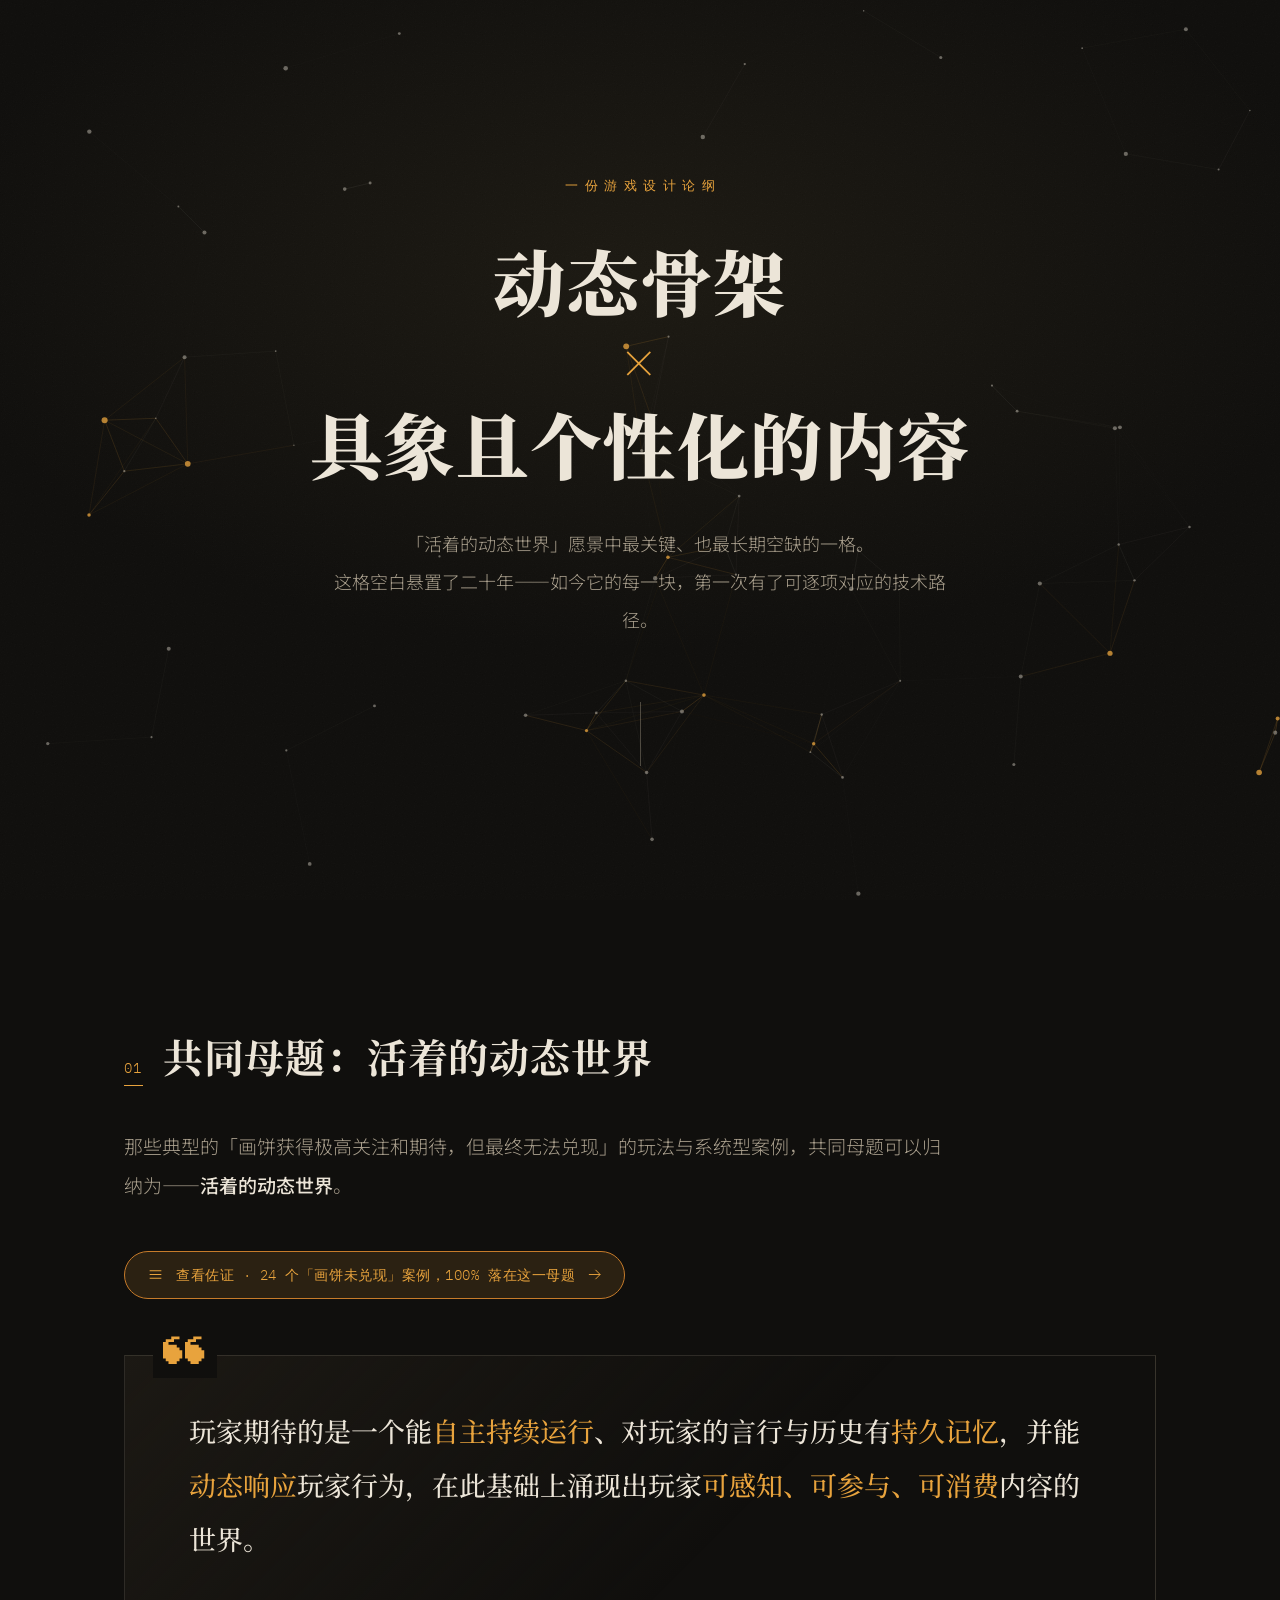
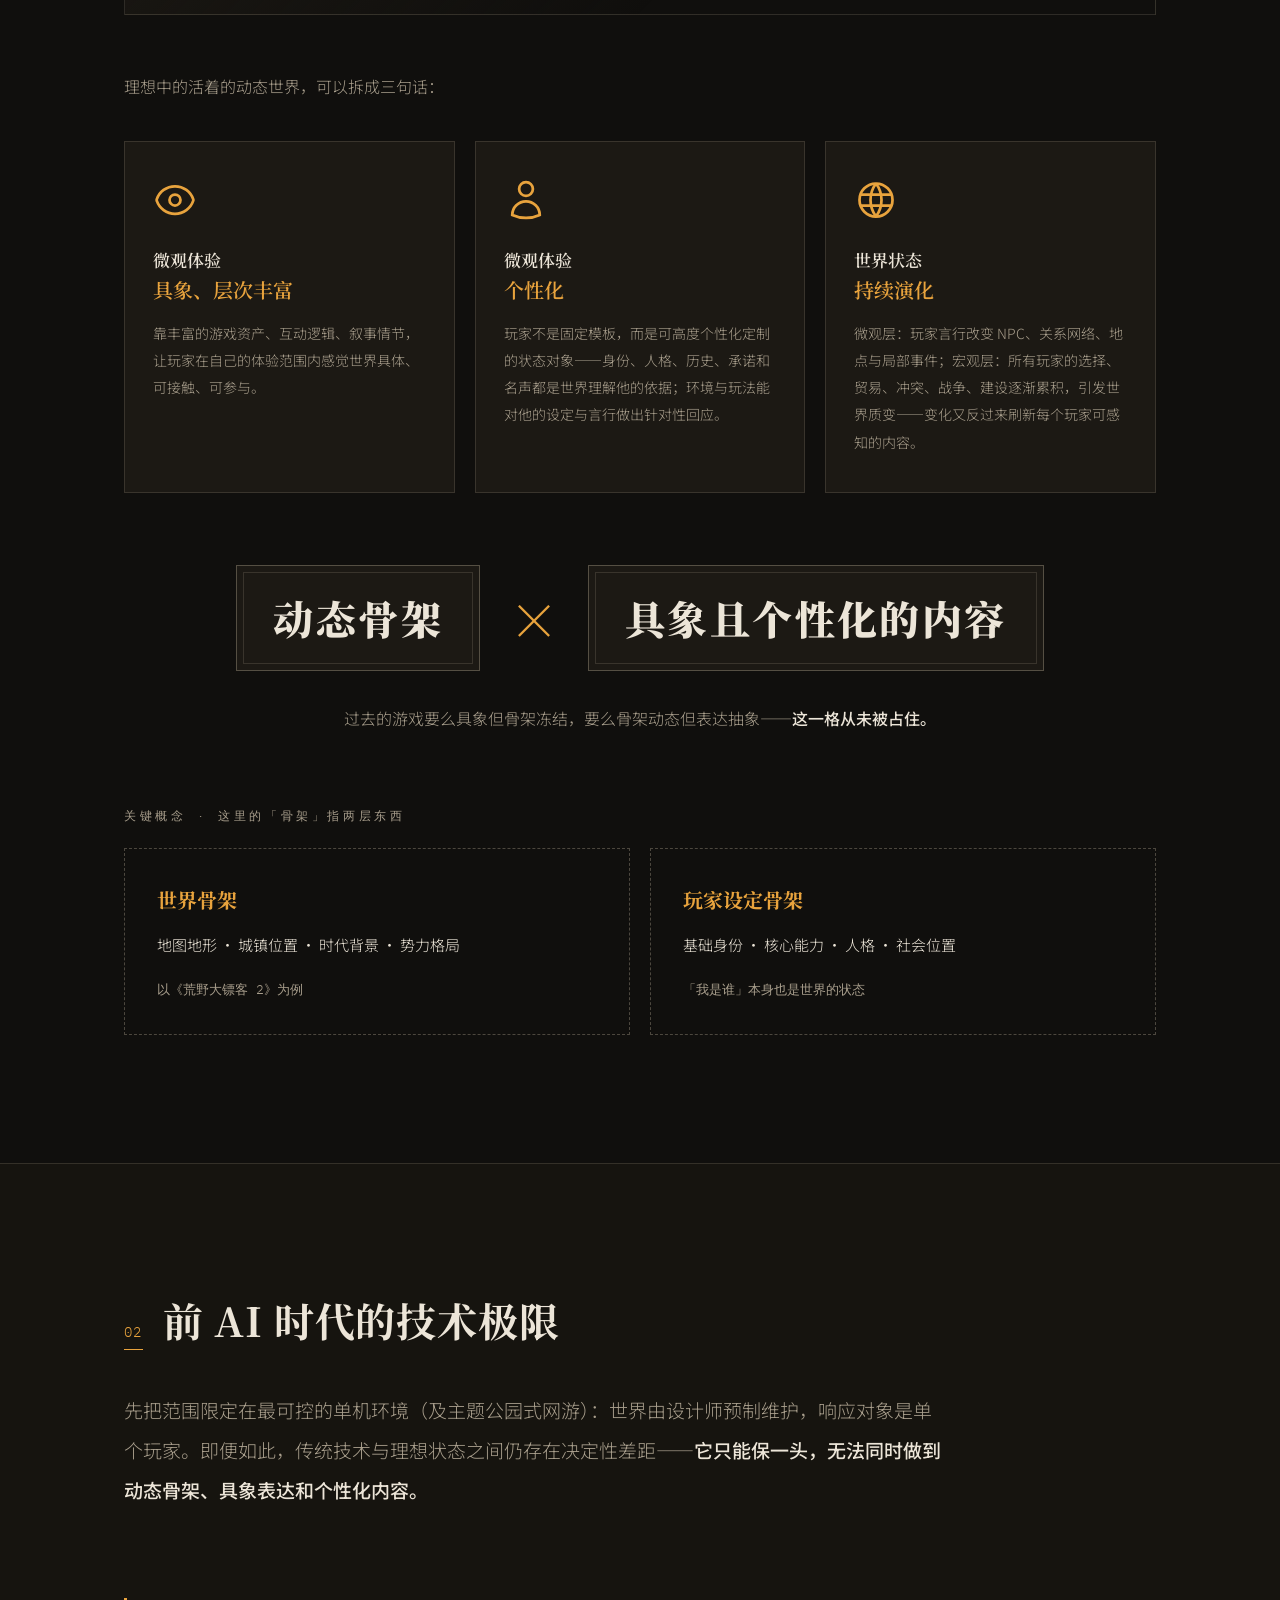
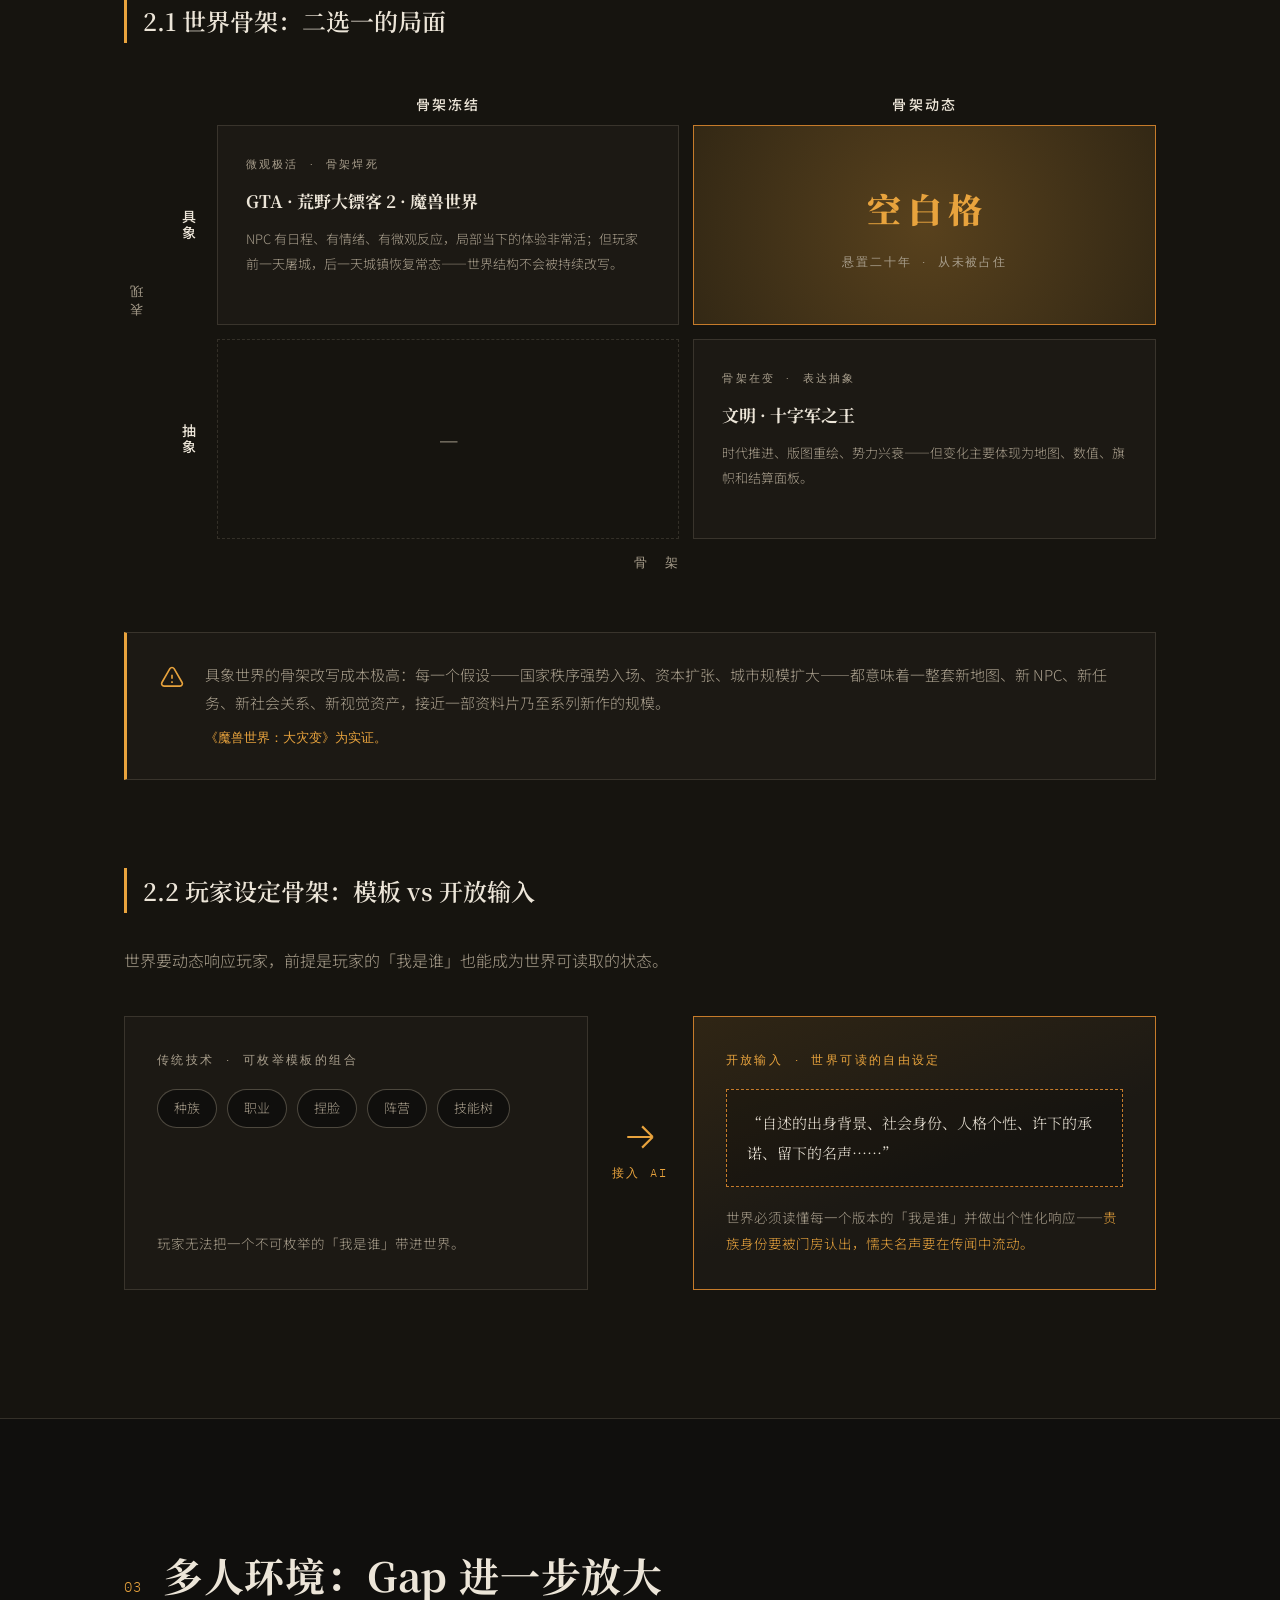
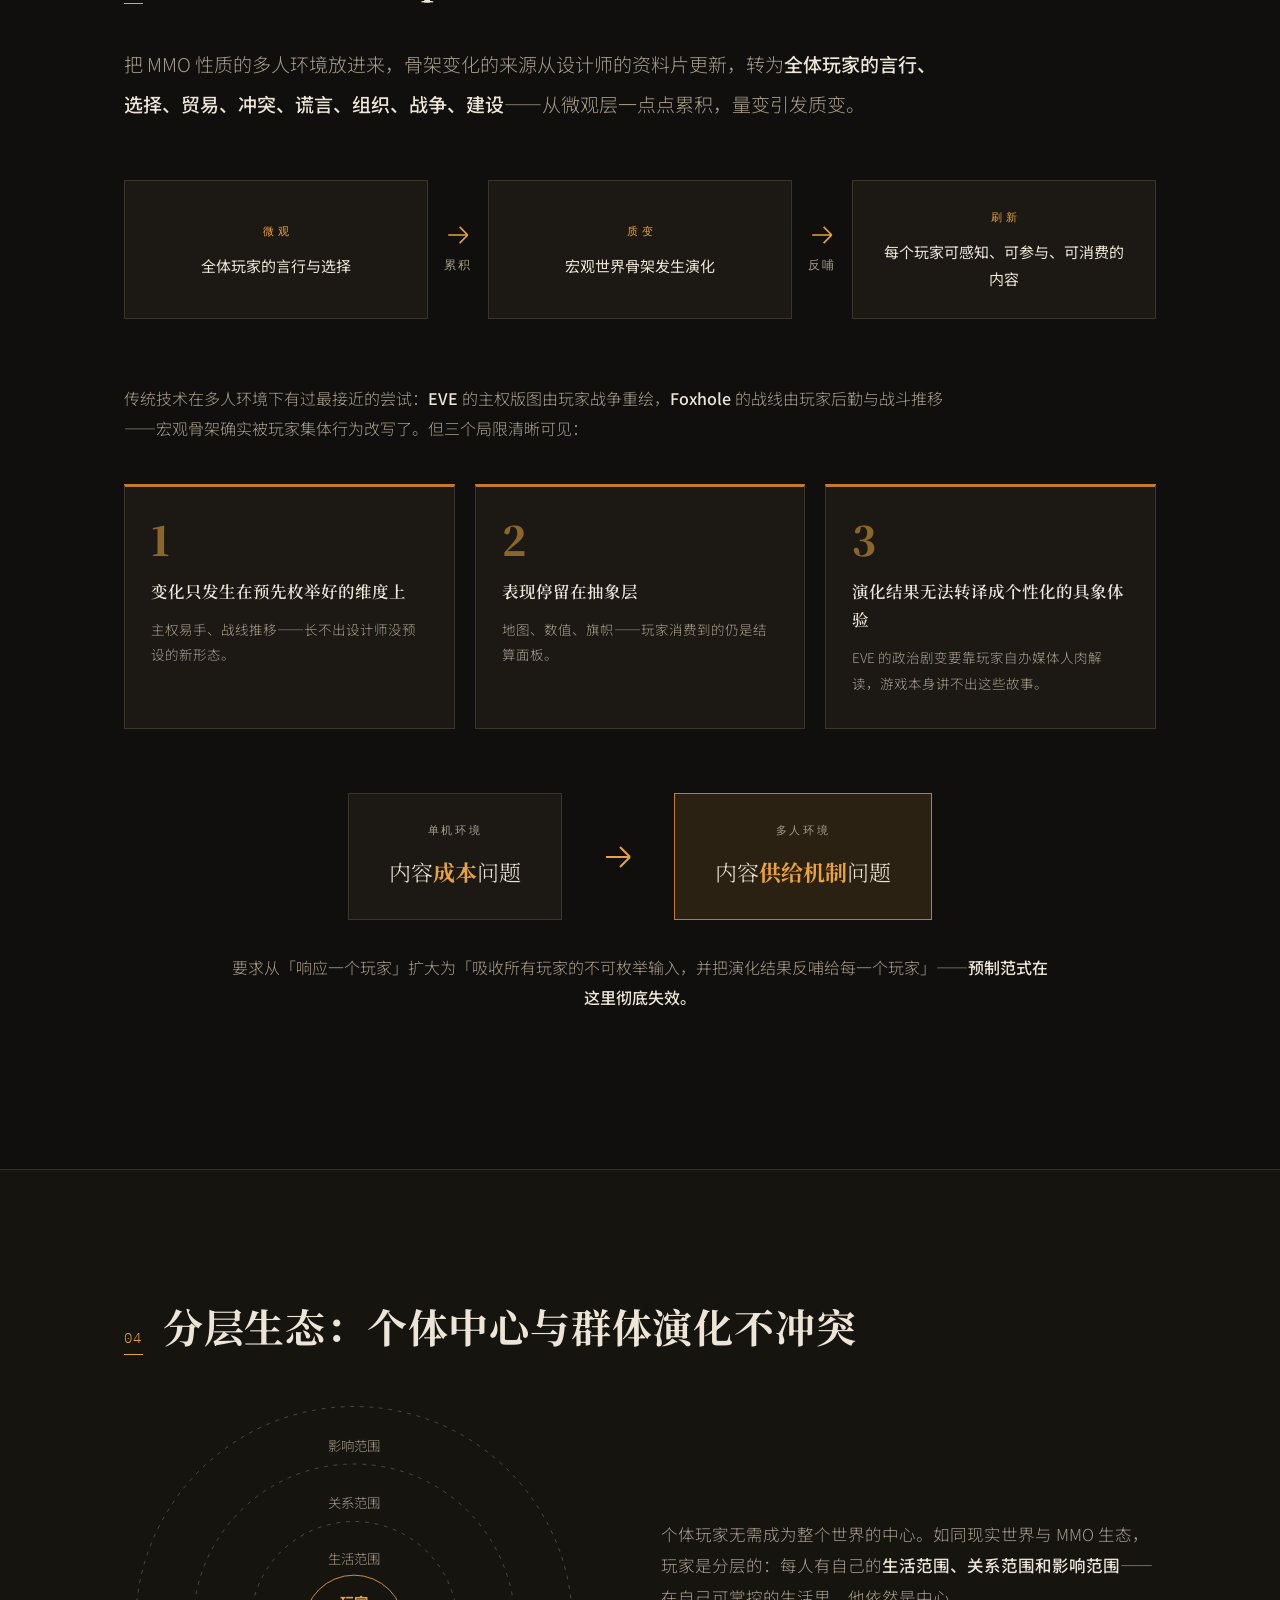
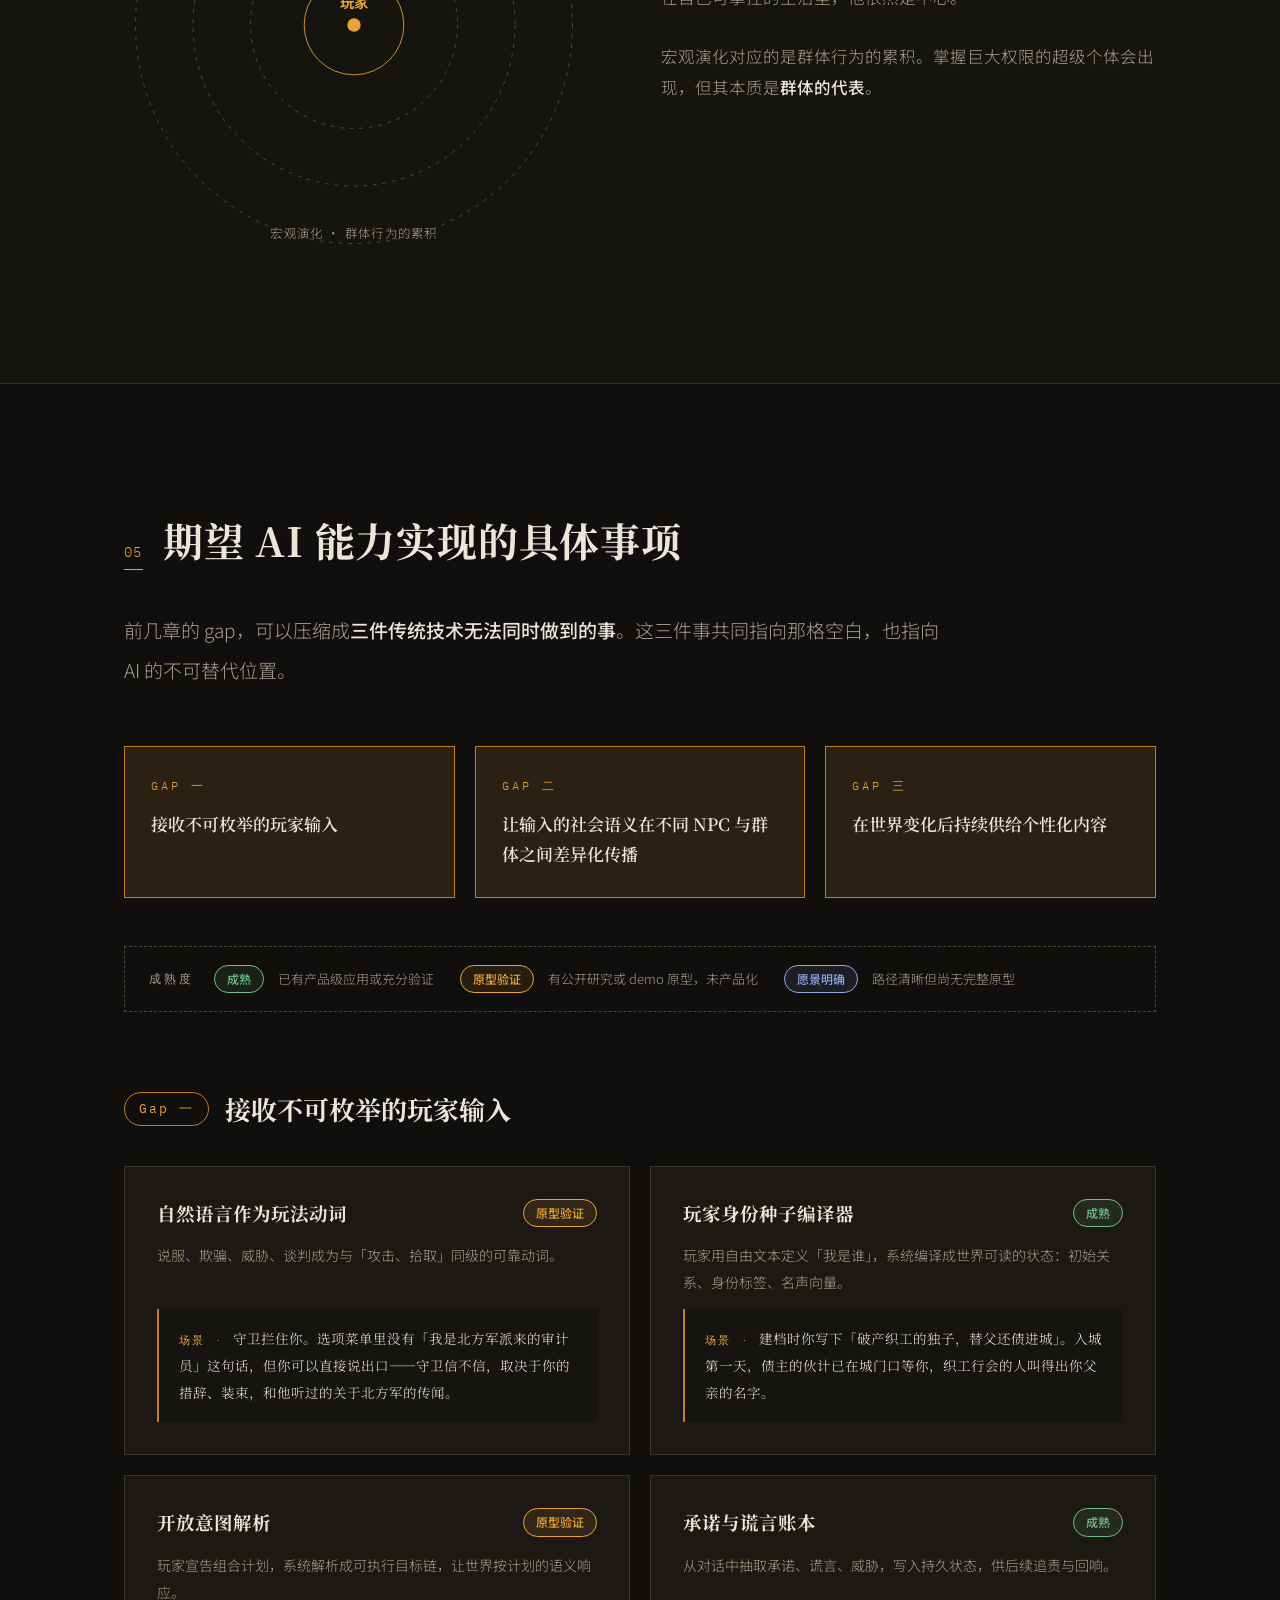
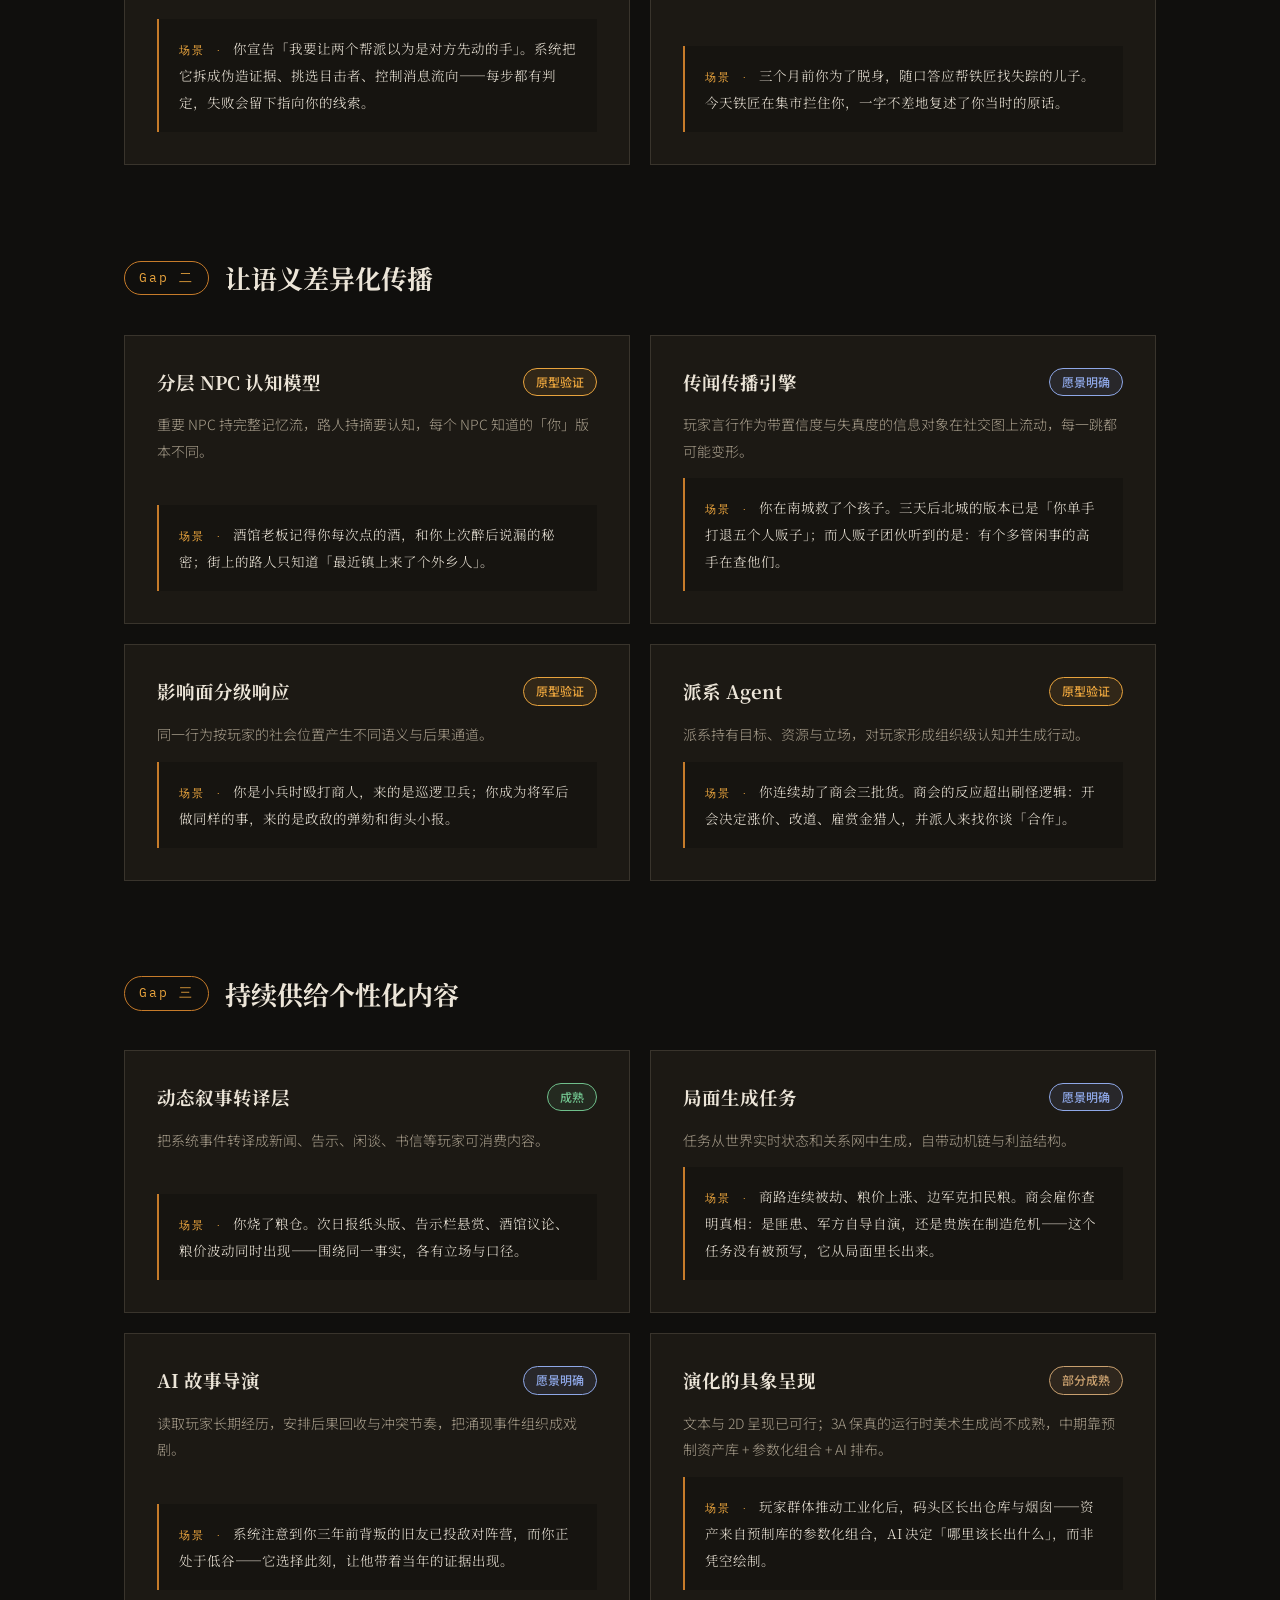
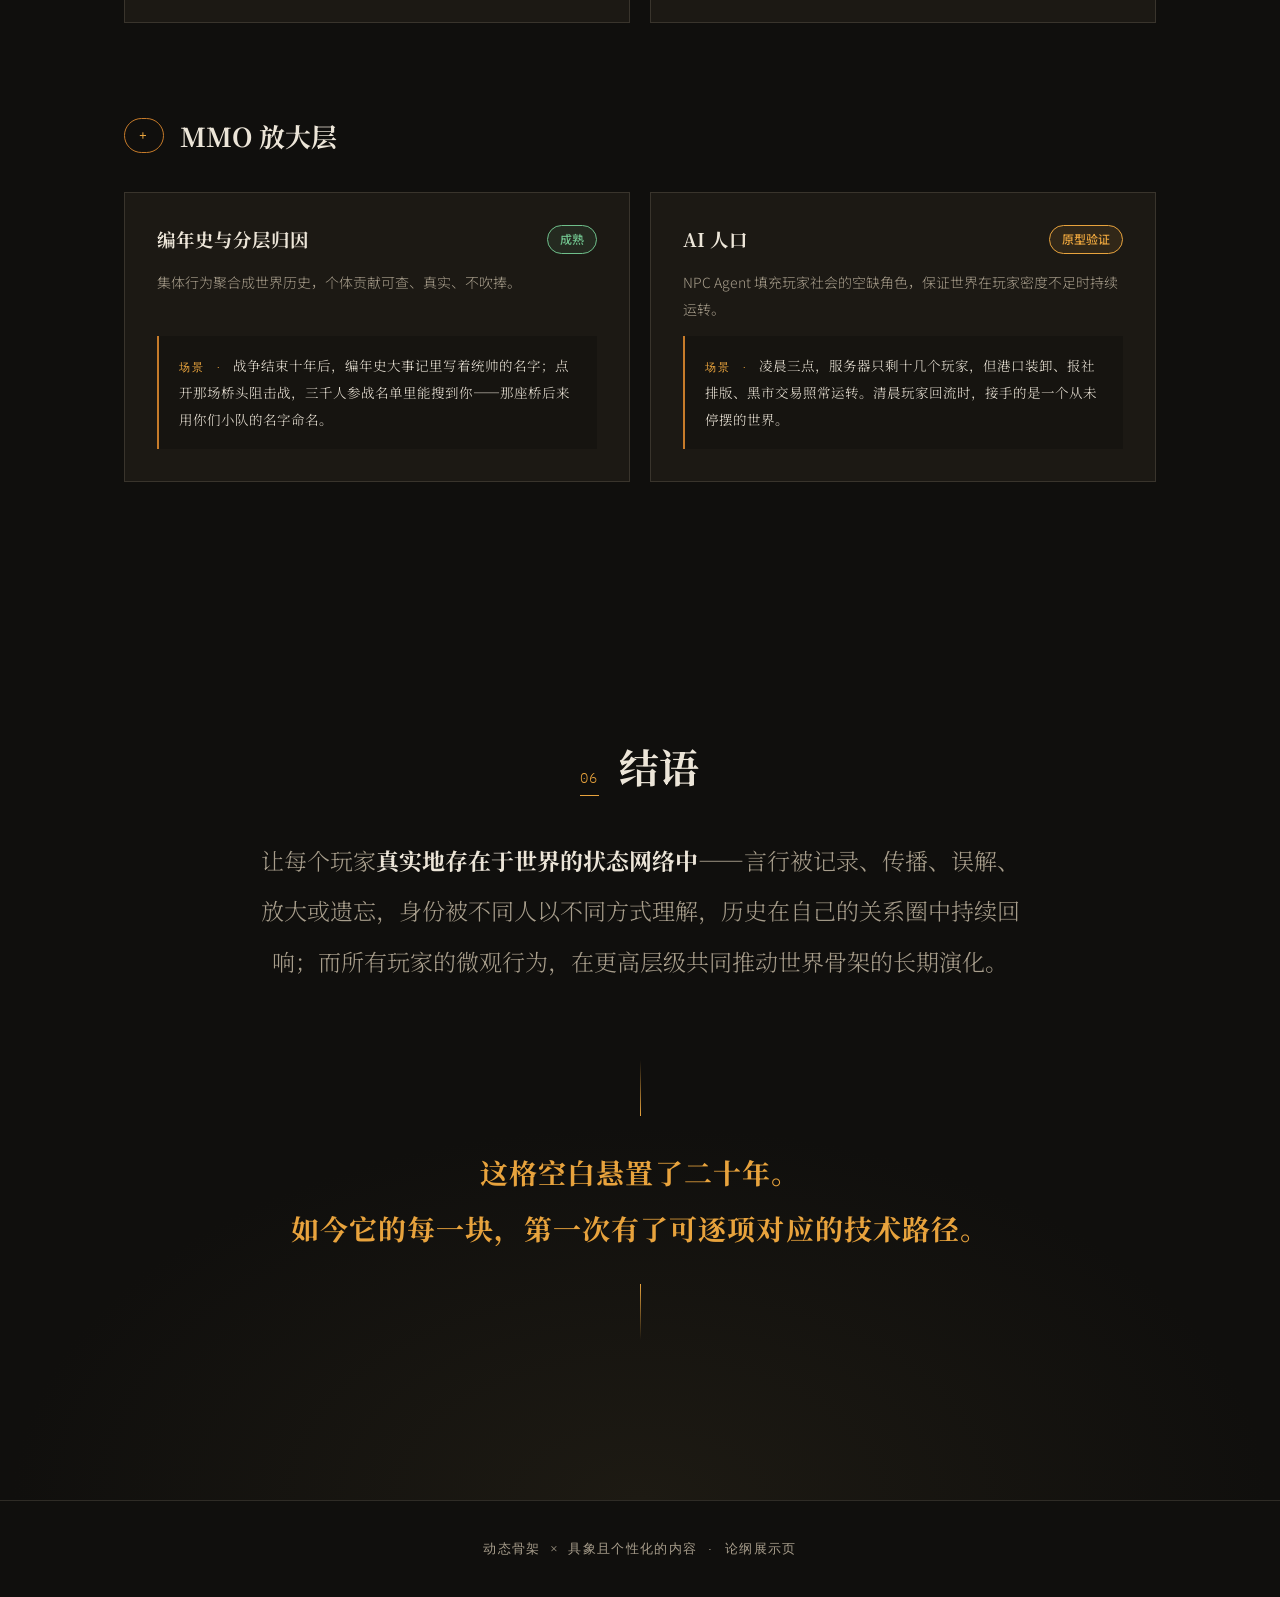
==== commit 5335f7ab: "新增案例佐证页 cases.html：8 类被吹爆但没兑现的承诺各取一典型案例，佐证共同母题「活着的动态世界」 - 统计带：8 能力轴 / 15 标志性游戏 / 24 承诺 case / 100% 契" ====
--- a/docs/dynamic-skeleton-thesis/index.html
+++ b/docs/dynamic-skeleton-thesis/index.html
@@ -55,6 +55,11 @@
       <h2>共同母题：活着的动态世界</h2>
     </div>
     <p class="sec-lede reveal">那些典型的「画饼获得极高关注和期待，但最终无法兑现」的玩法与系统型案例，共同母题可以归纳为——<strong>活着的动态世界</strong>。</p>
+    <a class="lede-link reveal" href="cases.html">
+      <svg viewBox="0 0 24 24" fill="none" stroke="currentColor" stroke-width="1.5"><path d="M3.75 6.75h16.5M3.75 12h16.5m-16.5 5.25h16.5"/></svg>
+      查看佐证 · 24 个「画饼未兑现」案例，100% 落在这一母题
+      <svg class="ll-arrow" viewBox="0 0 24 24" fill="none" stroke="currentColor" stroke-width="1.5"><path d="M13.5 4.5L21 12m0 0l-7.5 7.5M21 12H3"/></svg>
+    </a>
 
     <blockquote class="grand-quote reveal">
       玩家期待的是一个能<em>自主持续运行</em>、对玩家的言行与历史有<em>持久记忆</em>，并能<em>动态响应</em>玩家行为，在此基础上涌现出玩家<em>可感知、可参与、可消费</em>内容的世界。
--- a/docs/dynamic-skeleton-thesis/style.css
+++ b/docs/dynamic-skeleton-thesis/style.css
@@ -235,6 +235,31 @@
   margin-bottom: 56px;
 }
 .sec-lede strong, .para strong { color: var(--text); font-weight: 500; }
+
+/* ---------- lede 下方佐证链接 ---------- */
+.lede-link {
+  display: inline-flex;
+  align-items: center;
+  gap: 12px;
+  margin: -32px 0 56px;
+  padding: 13px 22px;
+  border: 1px solid var(--accent-deep);
+  background: var(--accent-soft);
+  color: var(--accent);
+  font-family: var(--mono);
+  font-size: 13.5px;
+  letter-spacing: 0.04em;
+  line-height: 1.5;
+  text-decoration: none;
+  border-radius: 999px;
+  transition: background 0.25s, transform 0.25s, border-color 0.25s;
+}
+.lede-link:hover { background: rgba(232, 163, 61, 0.2); transform: translateX(4px); }
+.lede-link svg { width: 17px; height: 17px; flex-shrink: 0; }
+.lede-link .ll-arrow { width: 15px; height: 15px; }
+@media (max-width: 640px) {
+  .lede-link { align-items: flex-start; }
+}
 .sub-head {
   font-family: var(--serif);
   font-weight: 600;
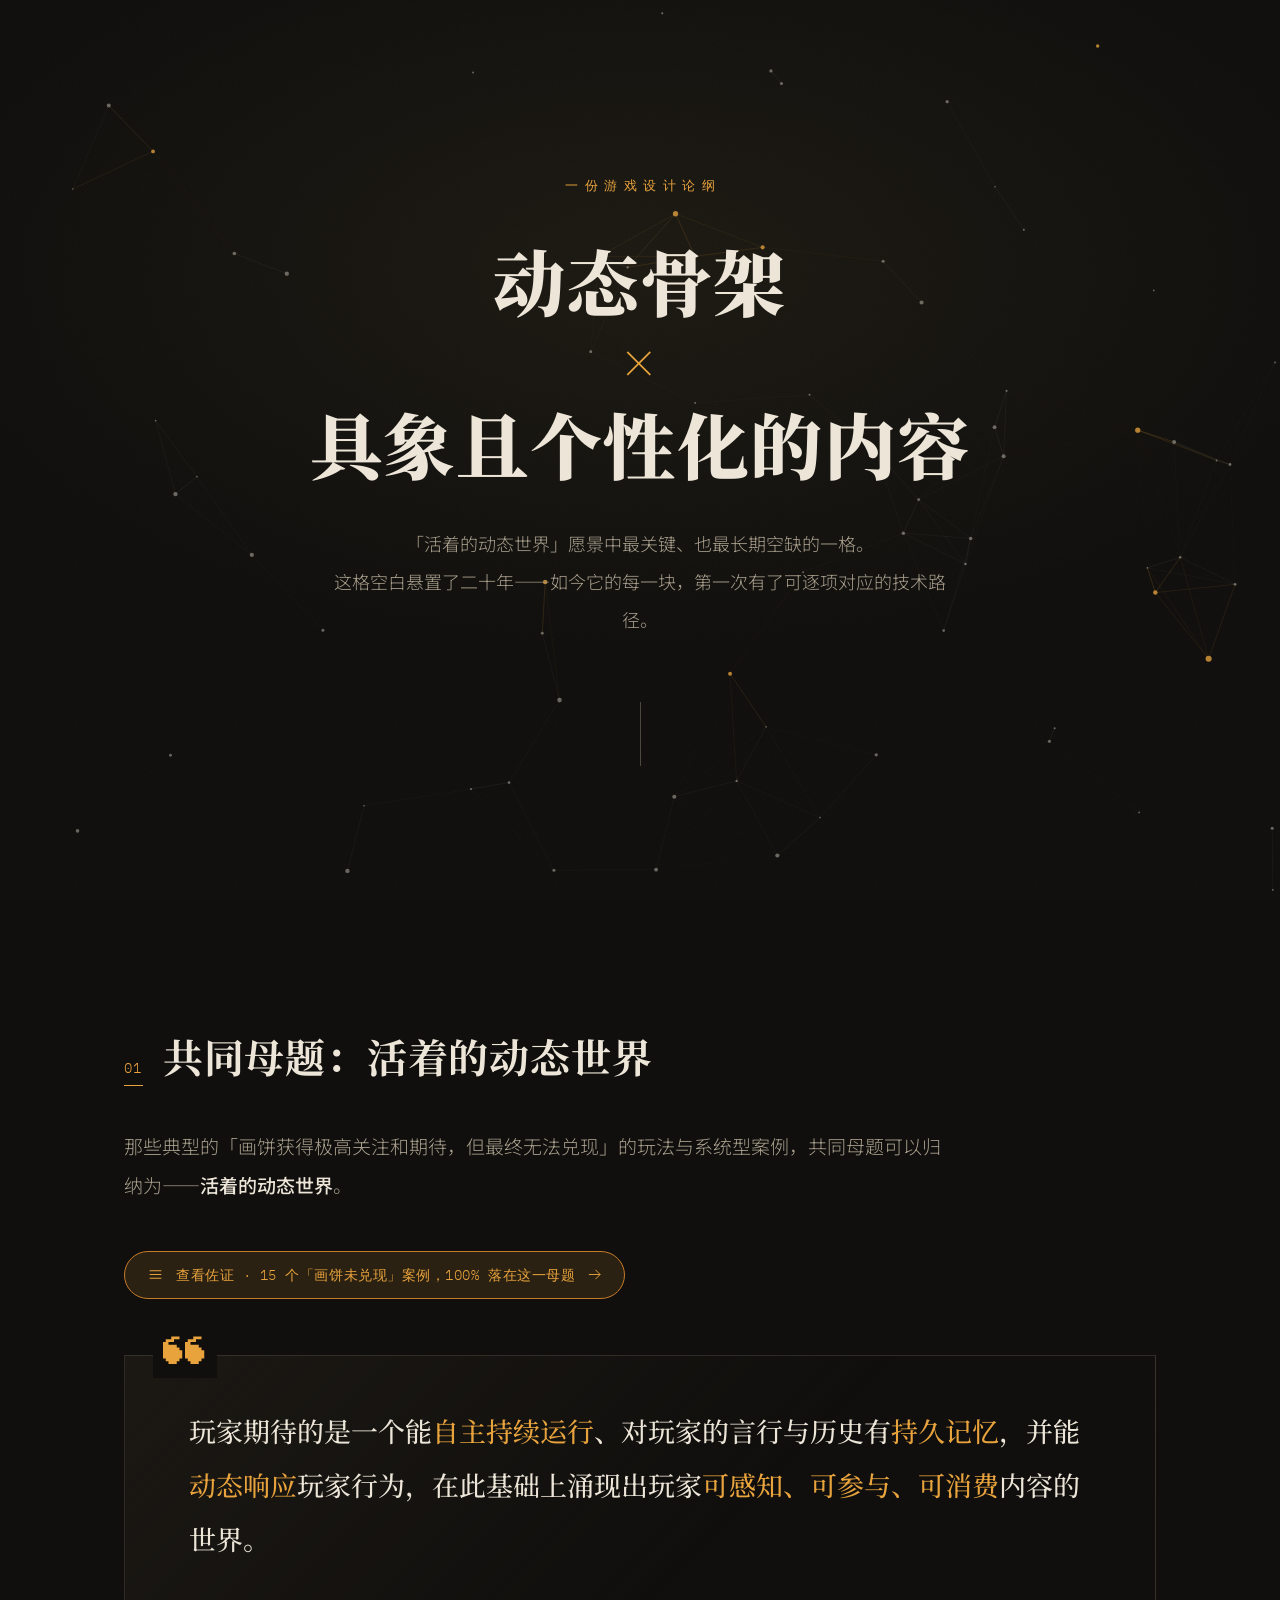
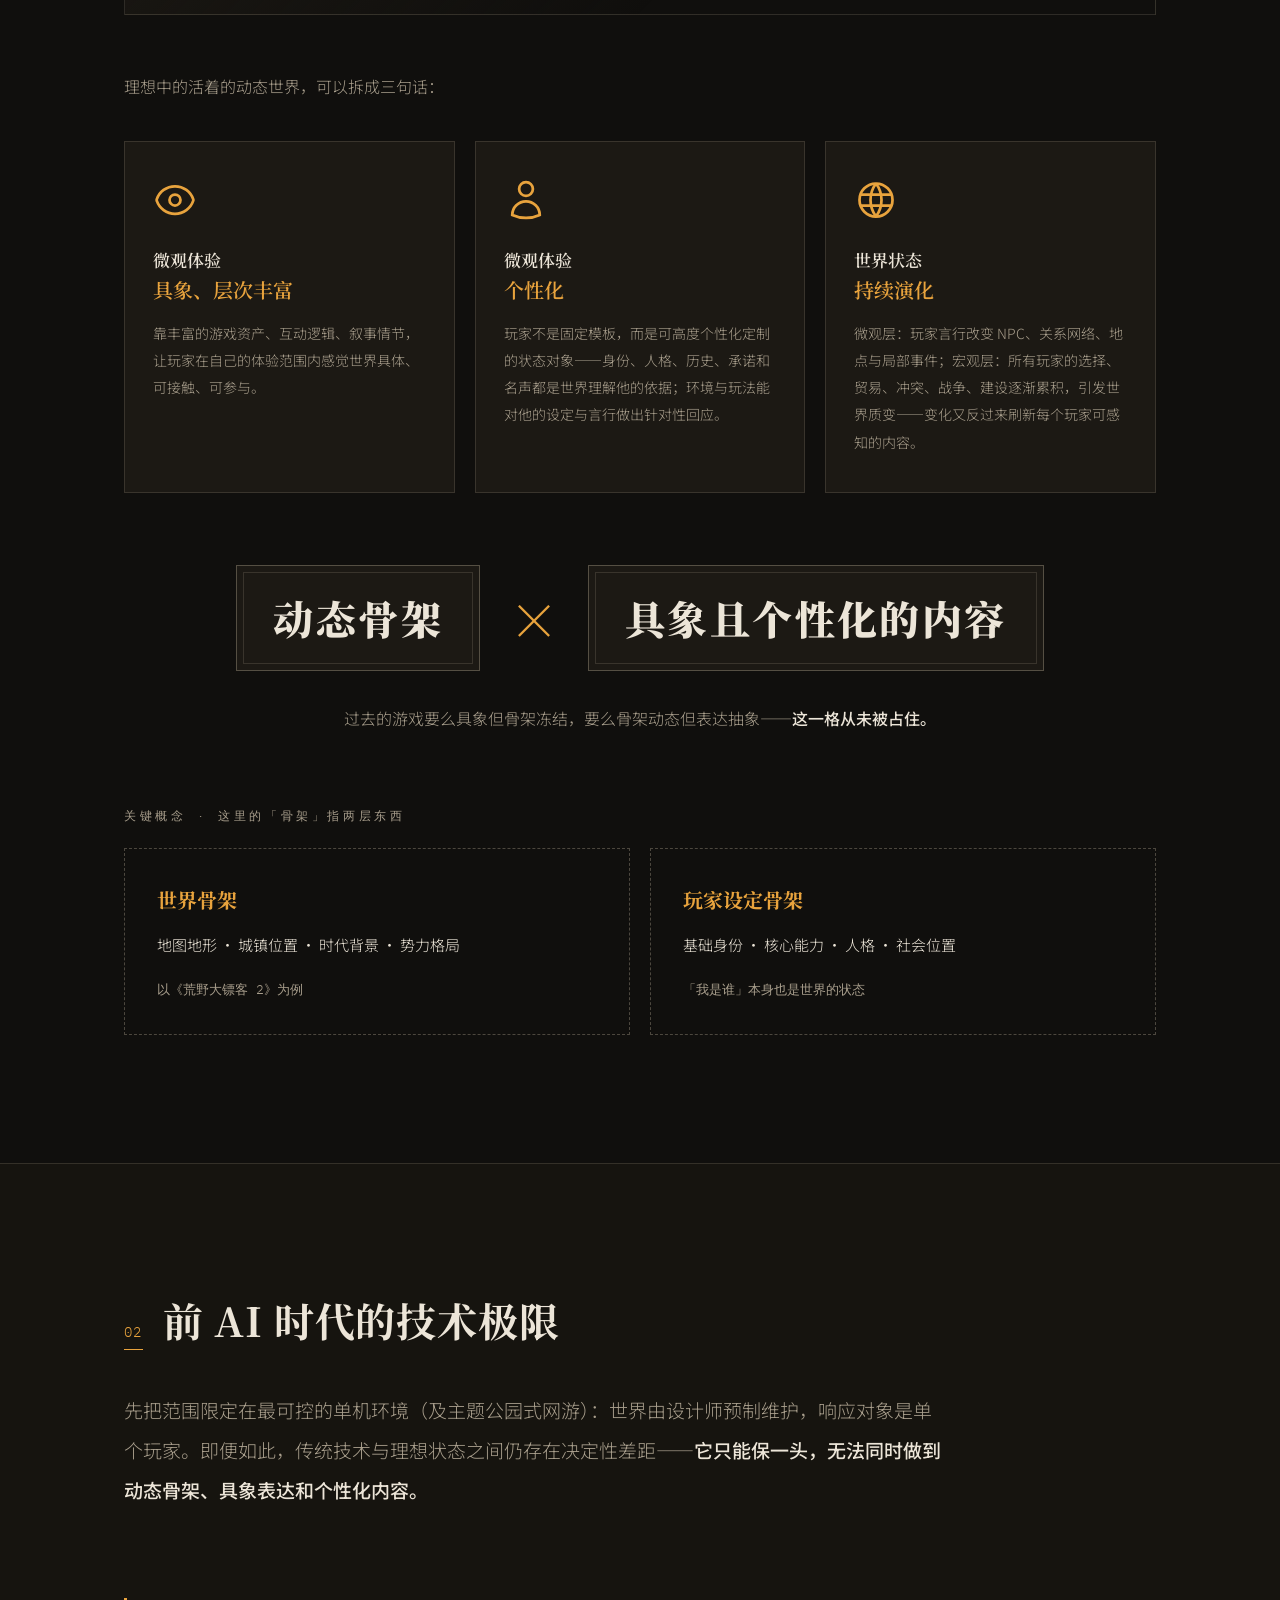
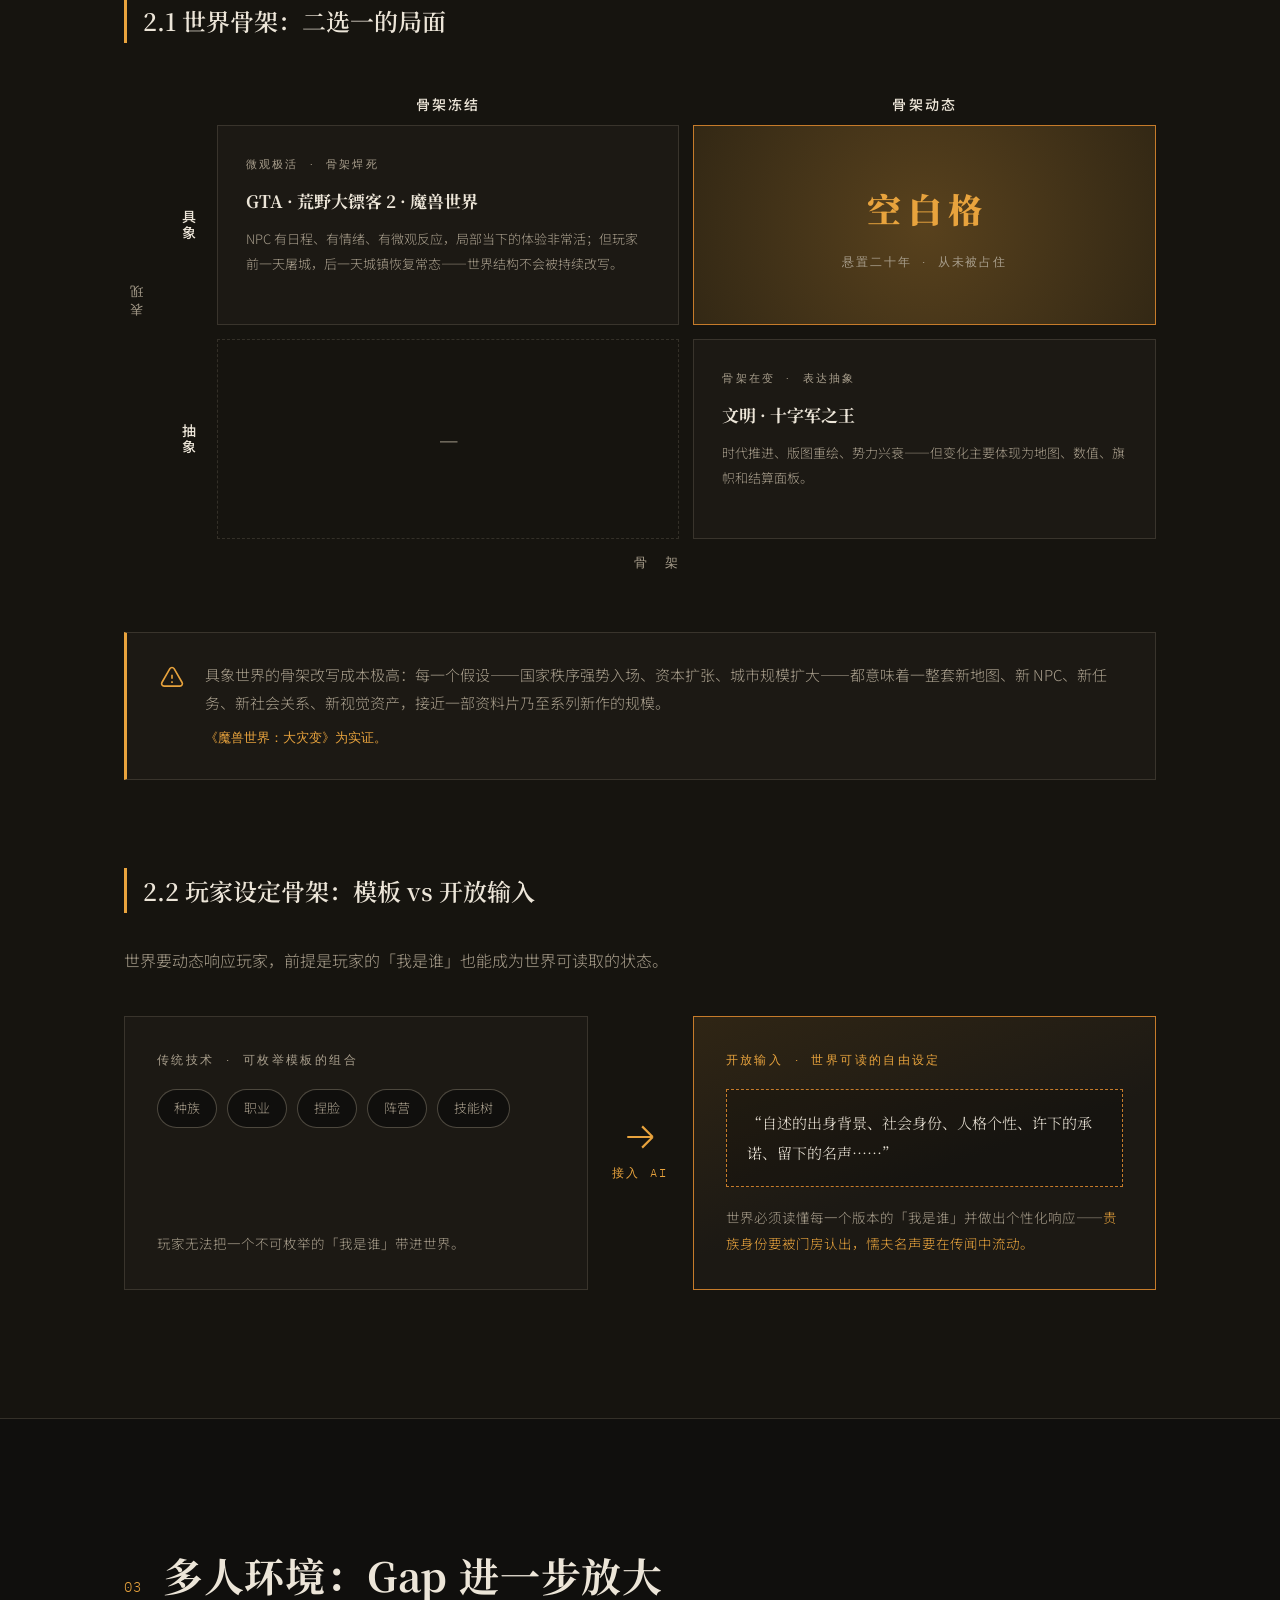
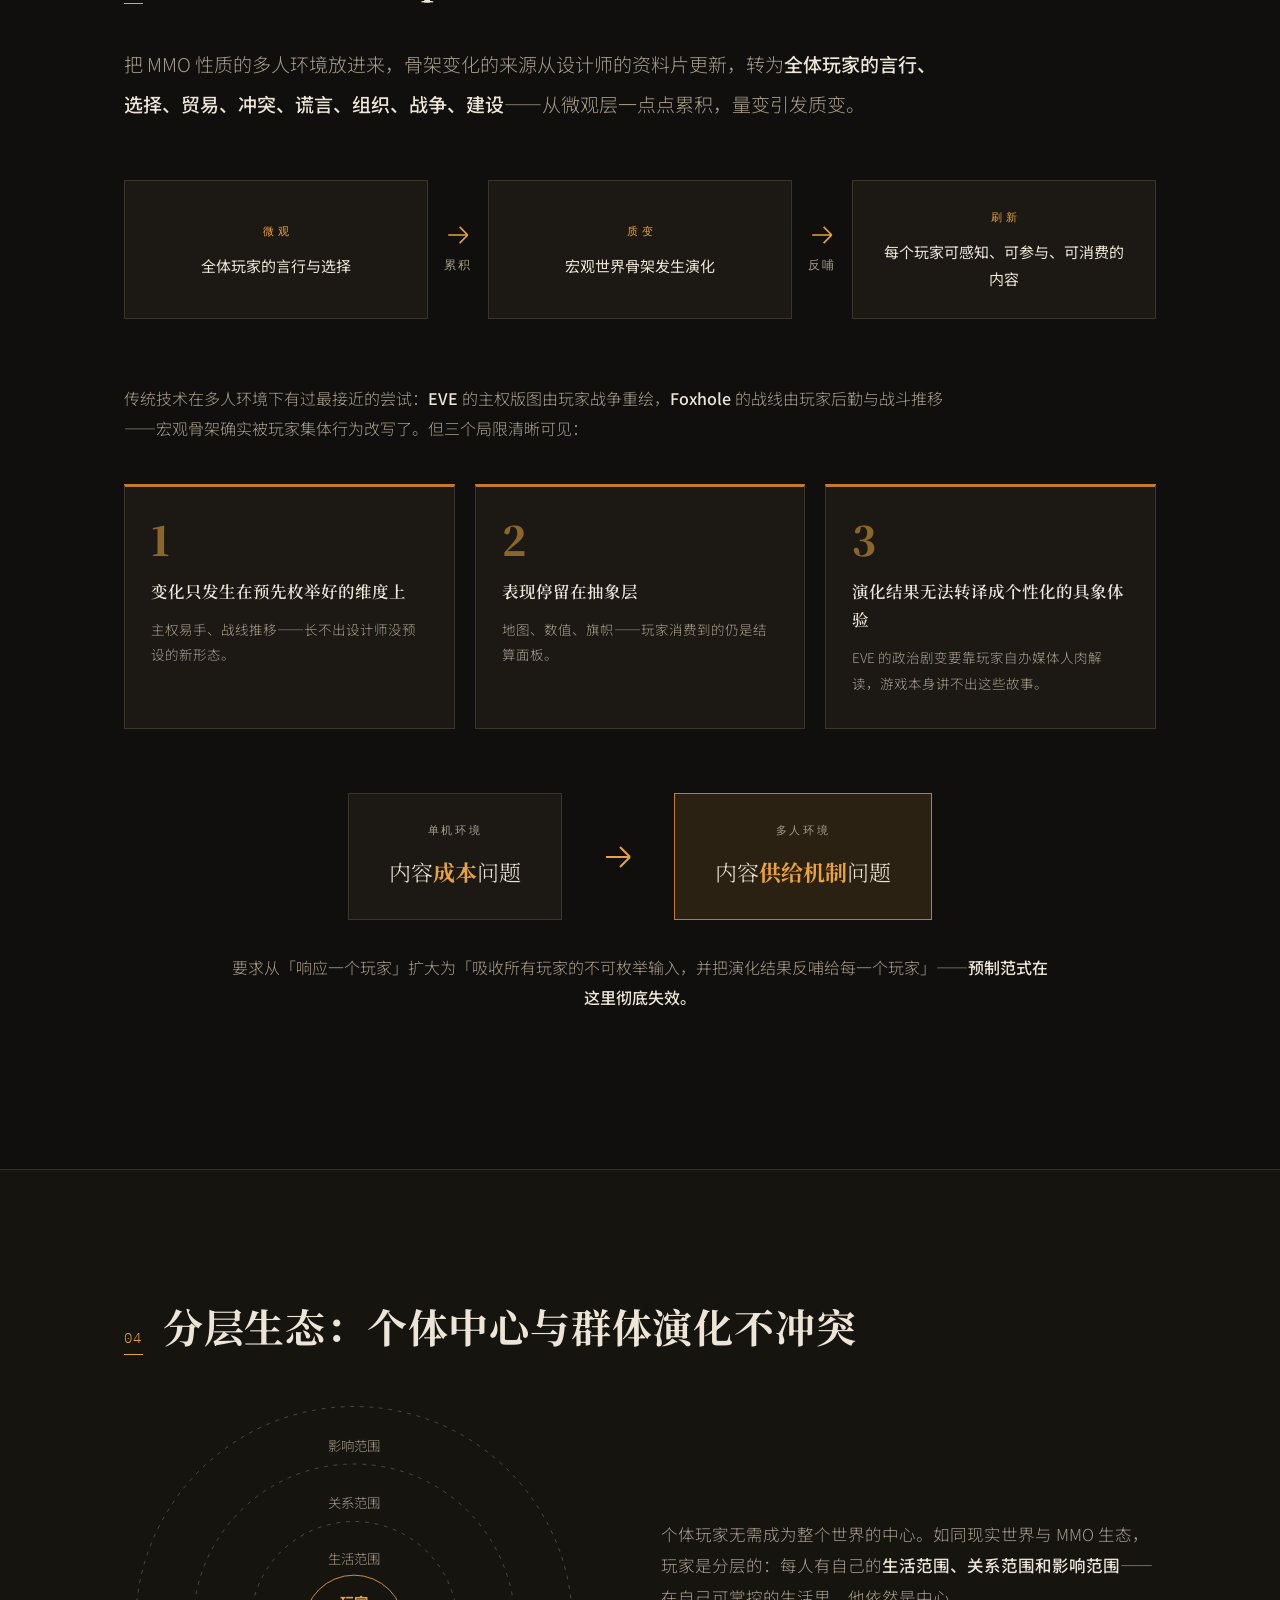
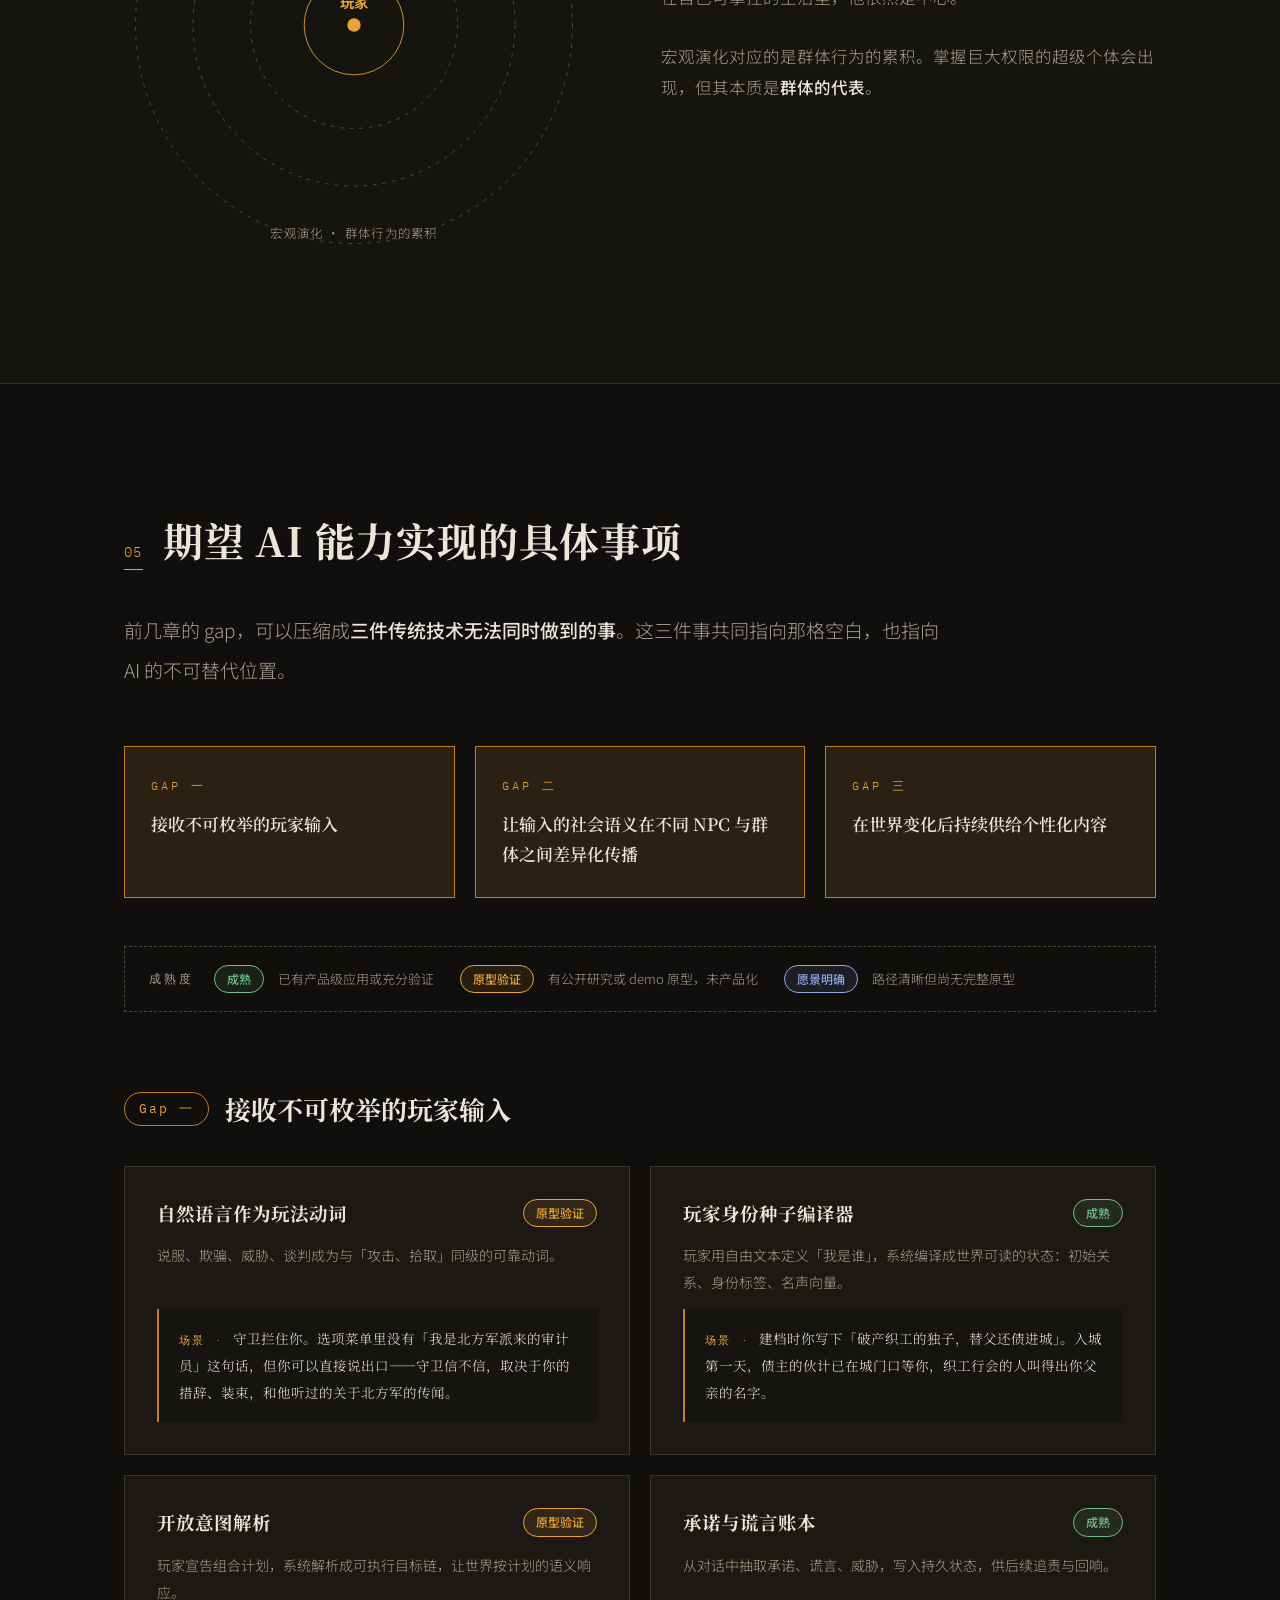
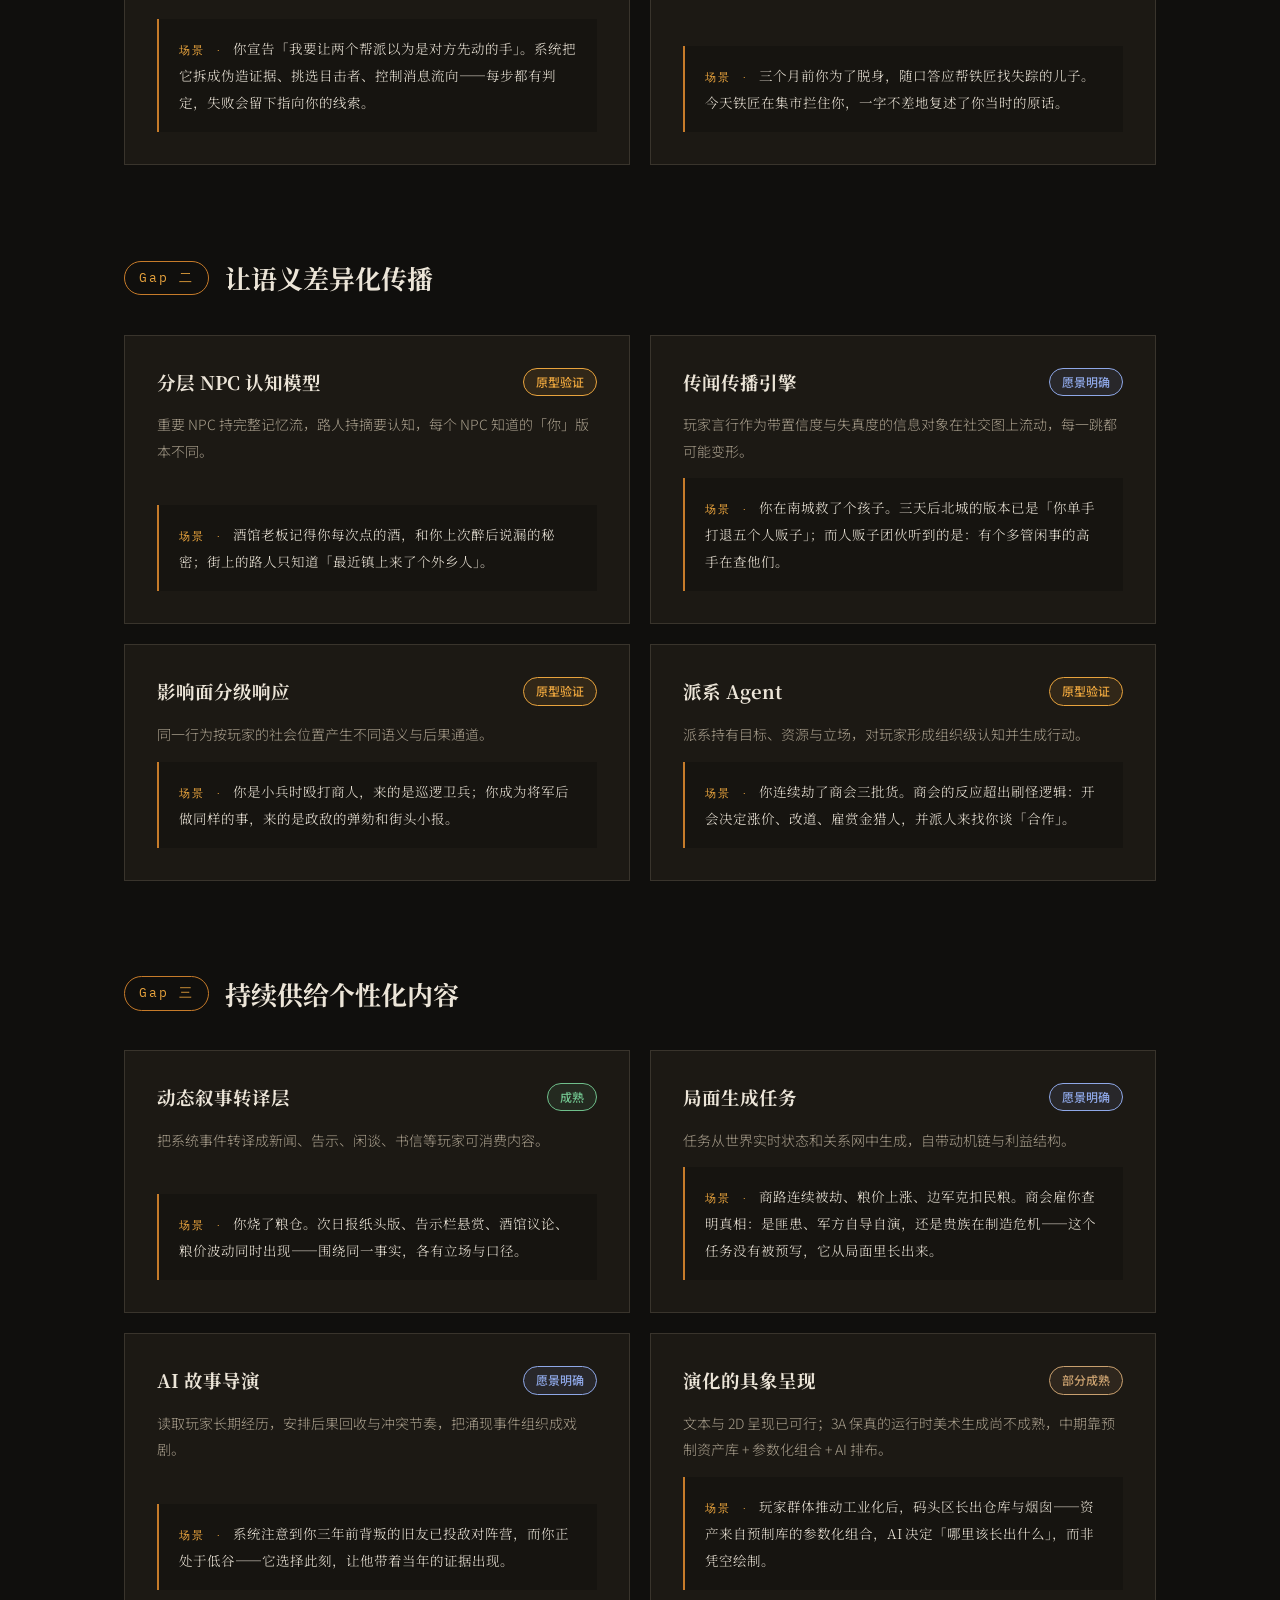
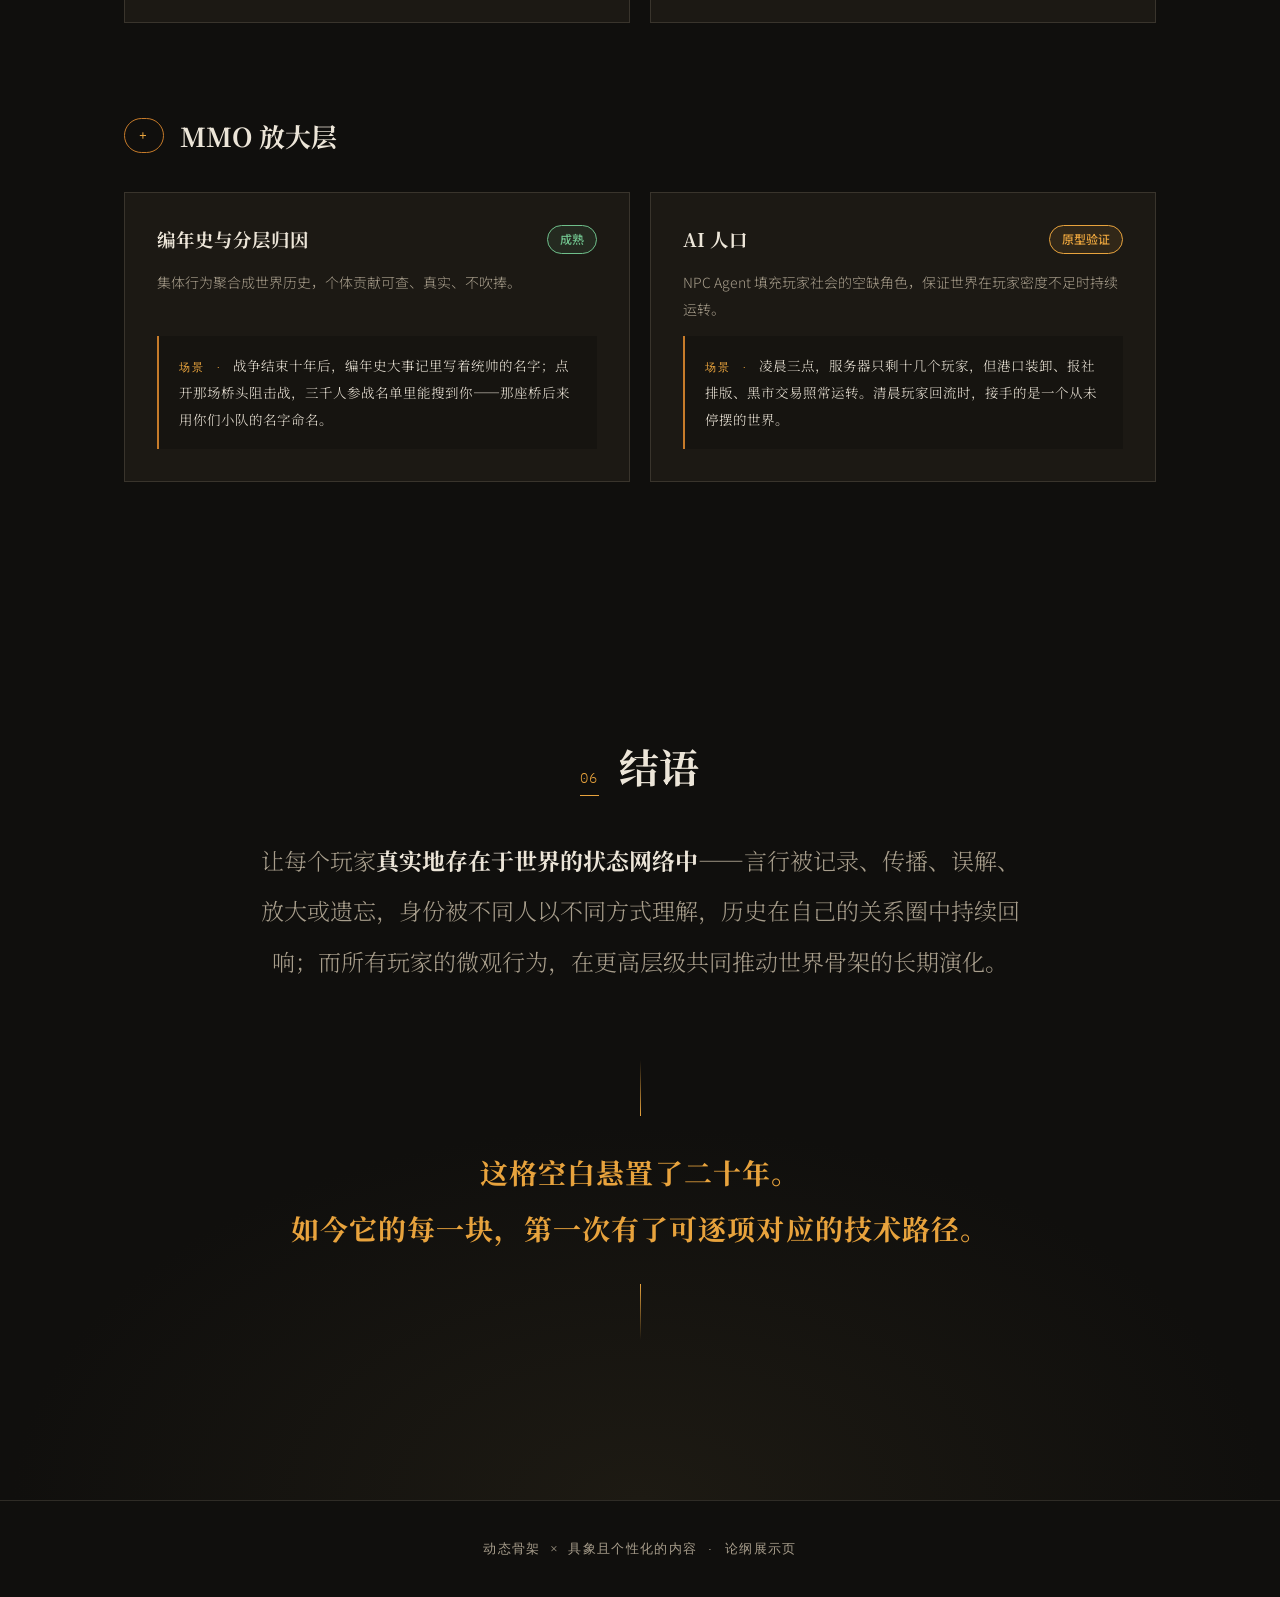
==== commit 96f86f04: "案例佐证页：证据校准 + 分类/支柱按定义重构 - 砍「活着的世界」轴（母题复述、无独立案例），8→7 轴 - STALKER 由「AI 导演」正名为「世界自主运行（离场自主模拟）」，匹配 GSC 一" ====
--- a/docs/dynamic-skeleton-thesis/index.html
+++ b/docs/dynamic-skeleton-thesis/index.html
@@ -57,7 +57,7 @@
     <p class="sec-lede reveal">那些典型的「画饼获得极高关注和期待，但最终无法兑现」的玩法与系统型案例，共同母题可以归纳为——<strong>活着的动态世界</strong>。</p>
     <a class="lede-link reveal" href="cases.html">
       <svg viewBox="0 0 24 24" fill="none" stroke="currentColor" stroke-width="1.5"><path d="M3.75 6.75h16.5M3.75 12h16.5m-16.5 5.25h16.5"/></svg>
-      查看佐证 · 24 个「画饼未兑现」案例，100% 落在这一母题
+      查看佐证 · 15 个「画饼未兑现」案例，100% 落在这一母题
       <svg class="ll-arrow" viewBox="0 0 24 24" fill="none" stroke="currentColor" stroke-width="1.5"><path d="M13.5 4.5L21 12m0 0l-7.5 7.5M21 12H3"/></svg>
     </a>
 
